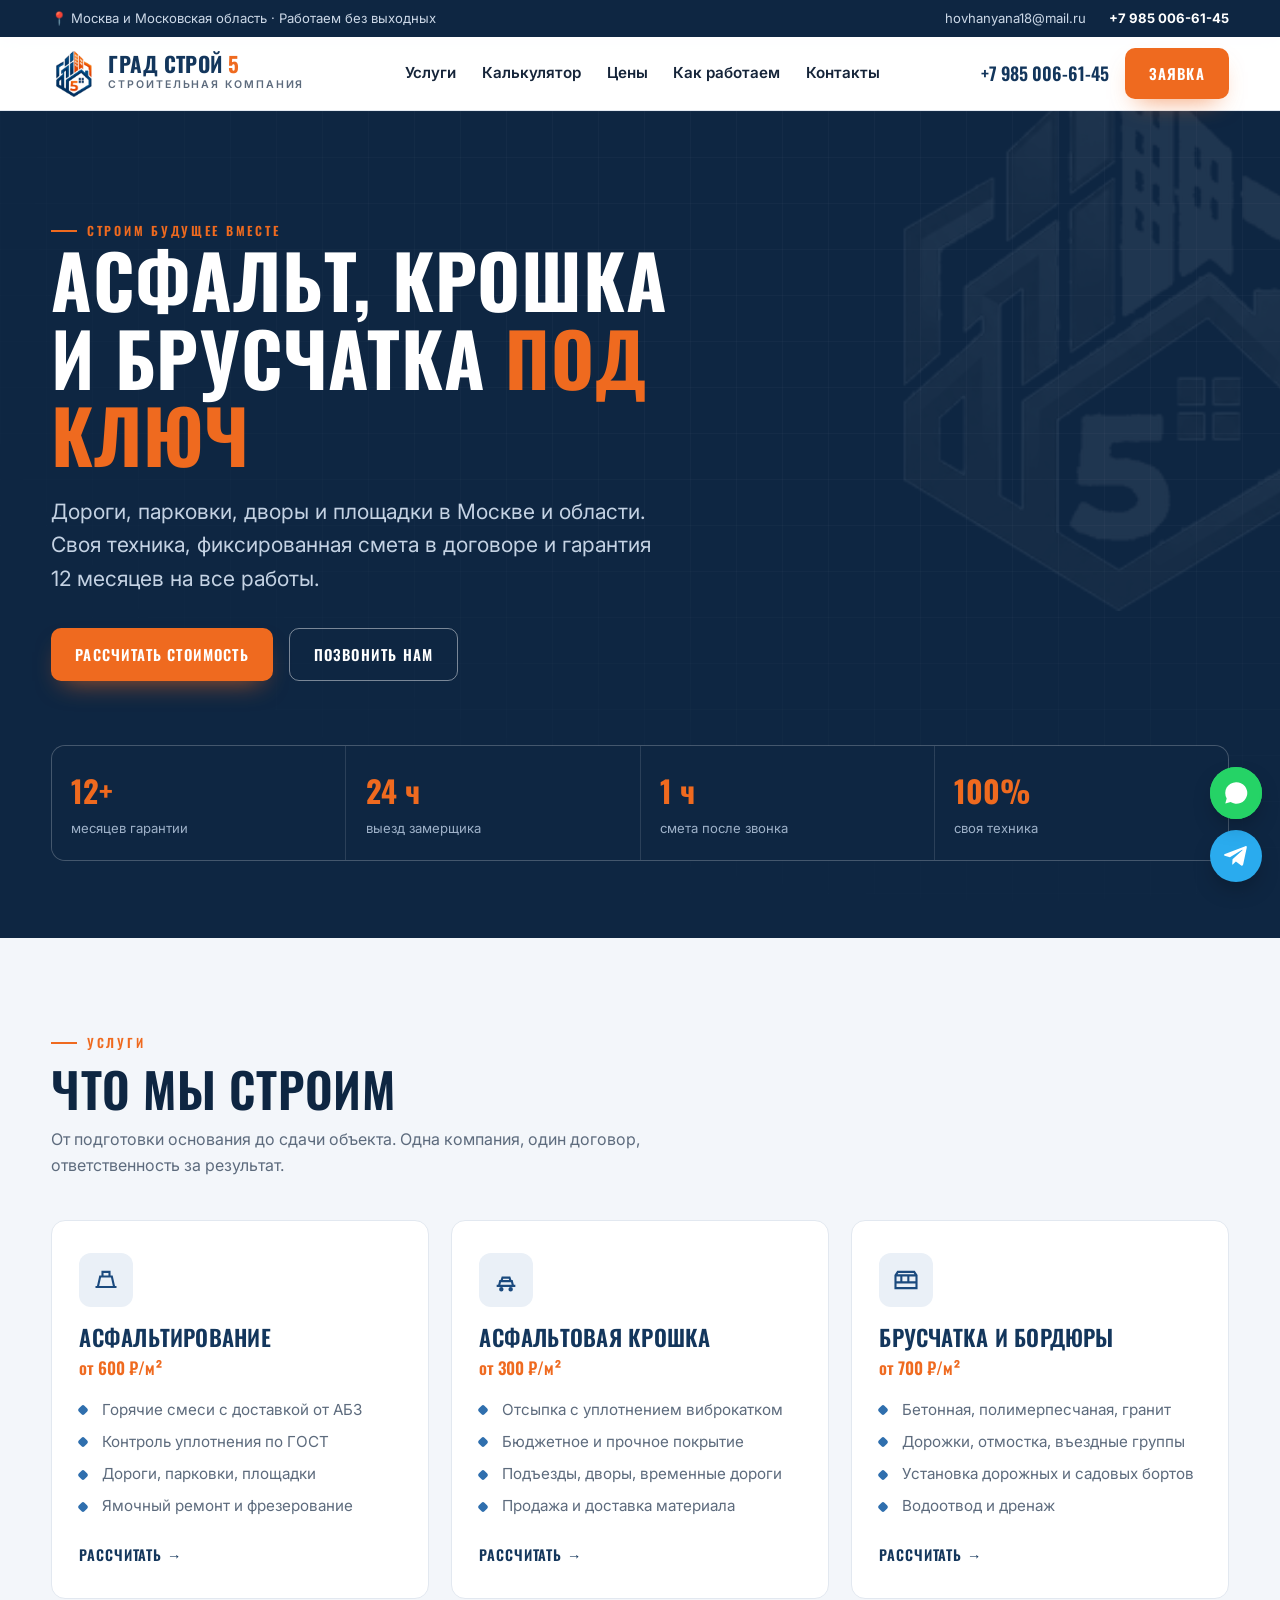
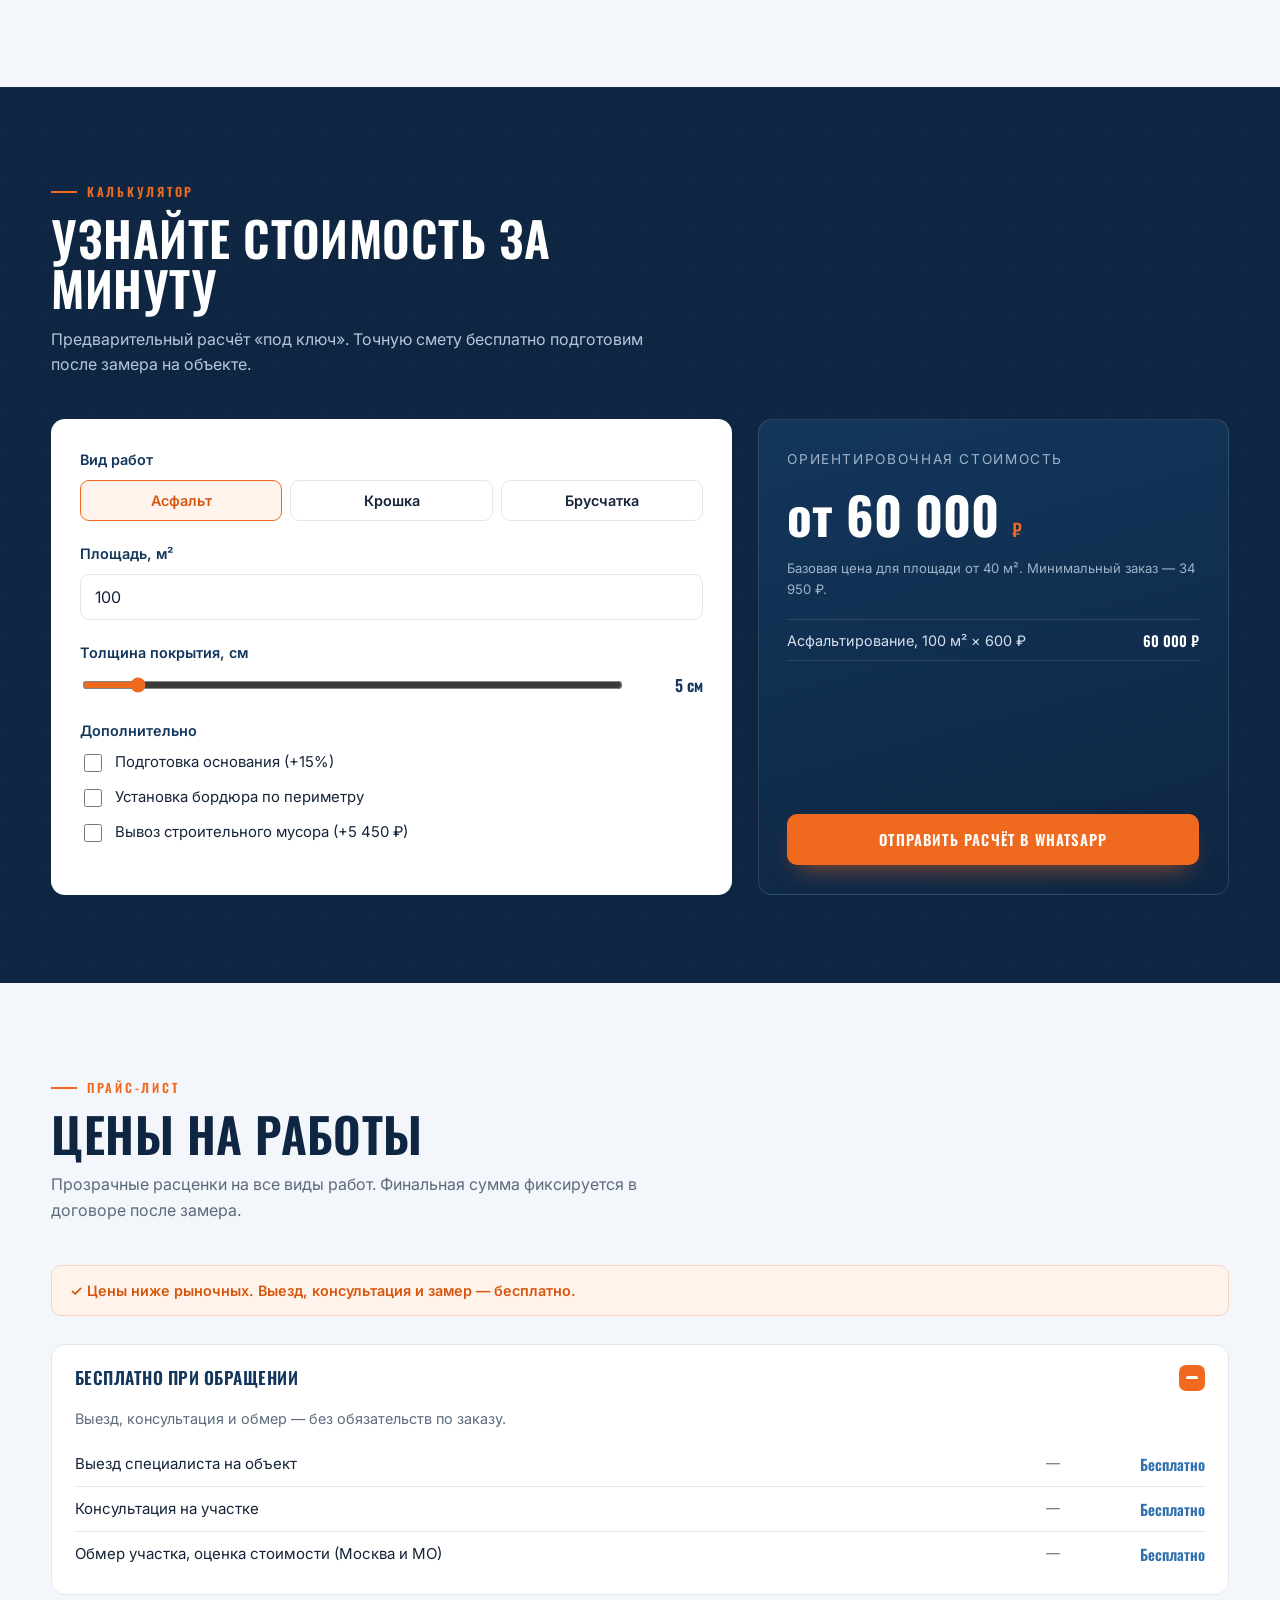
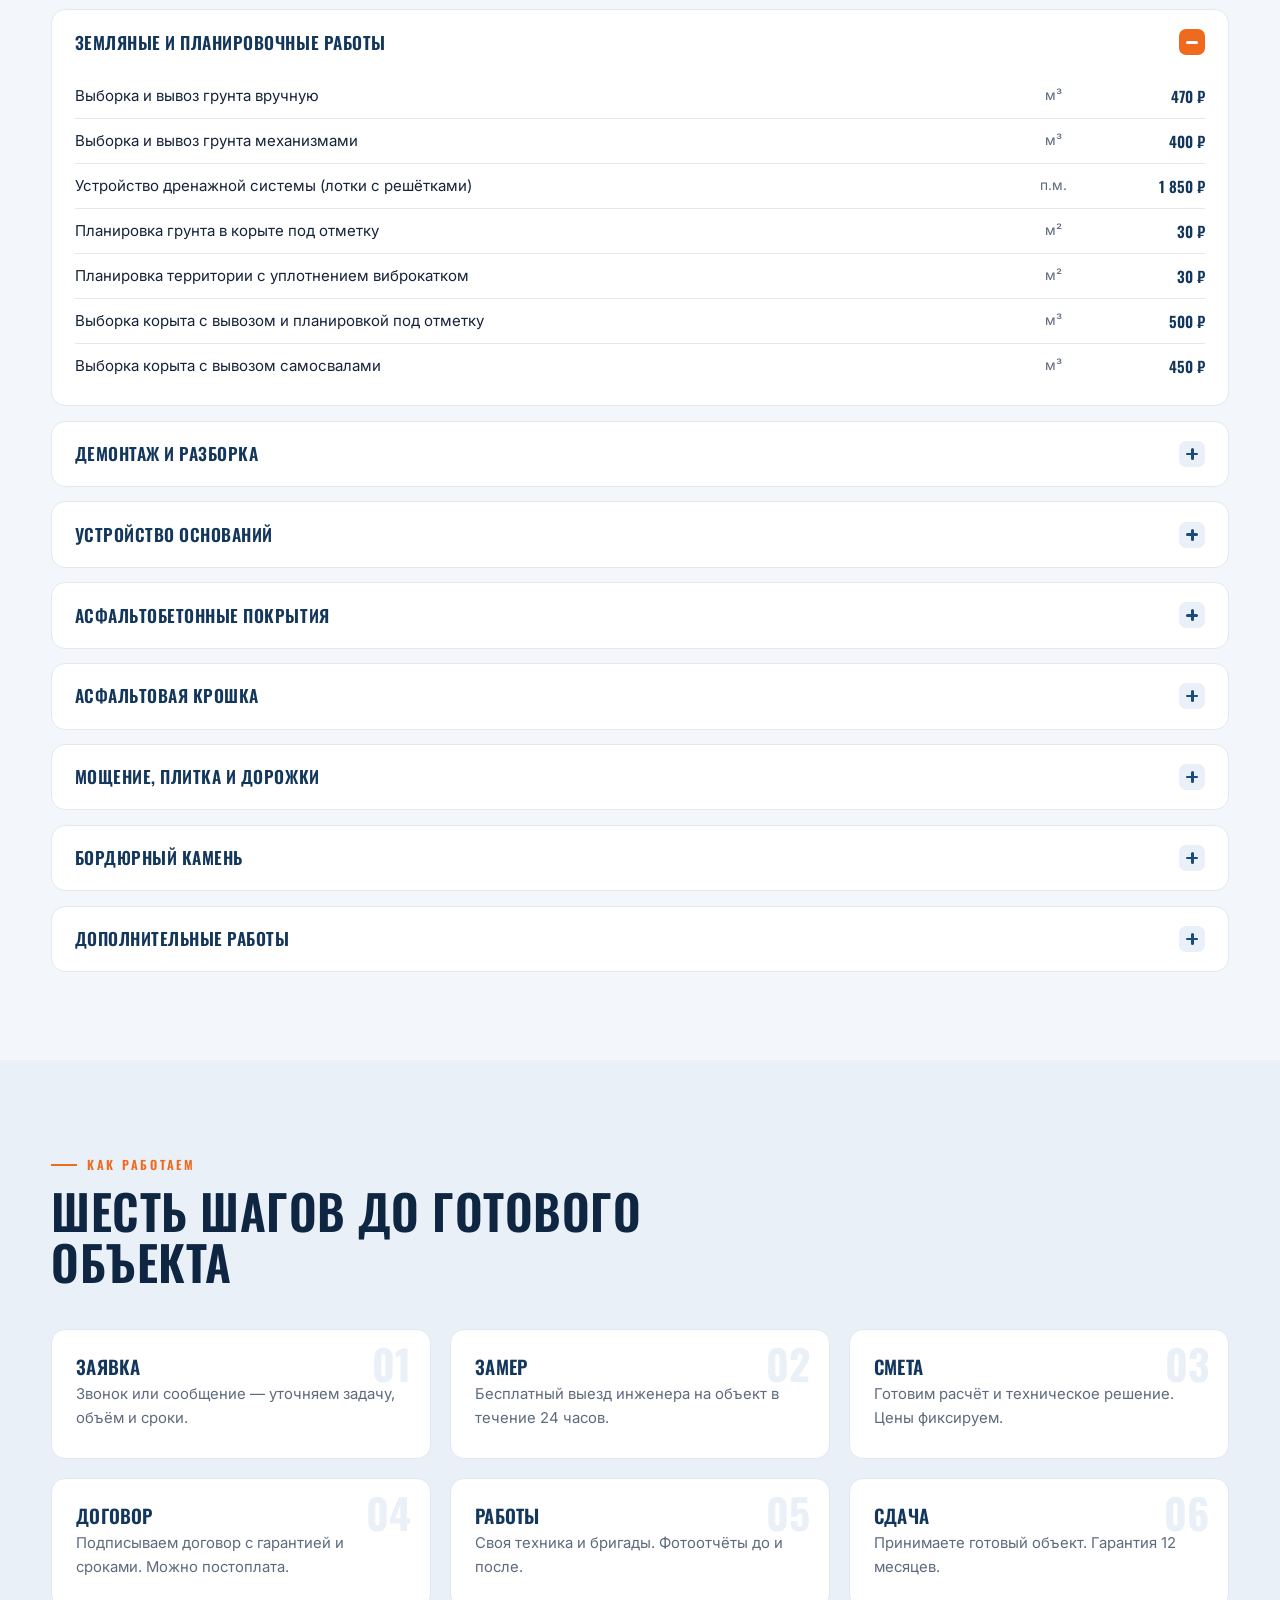
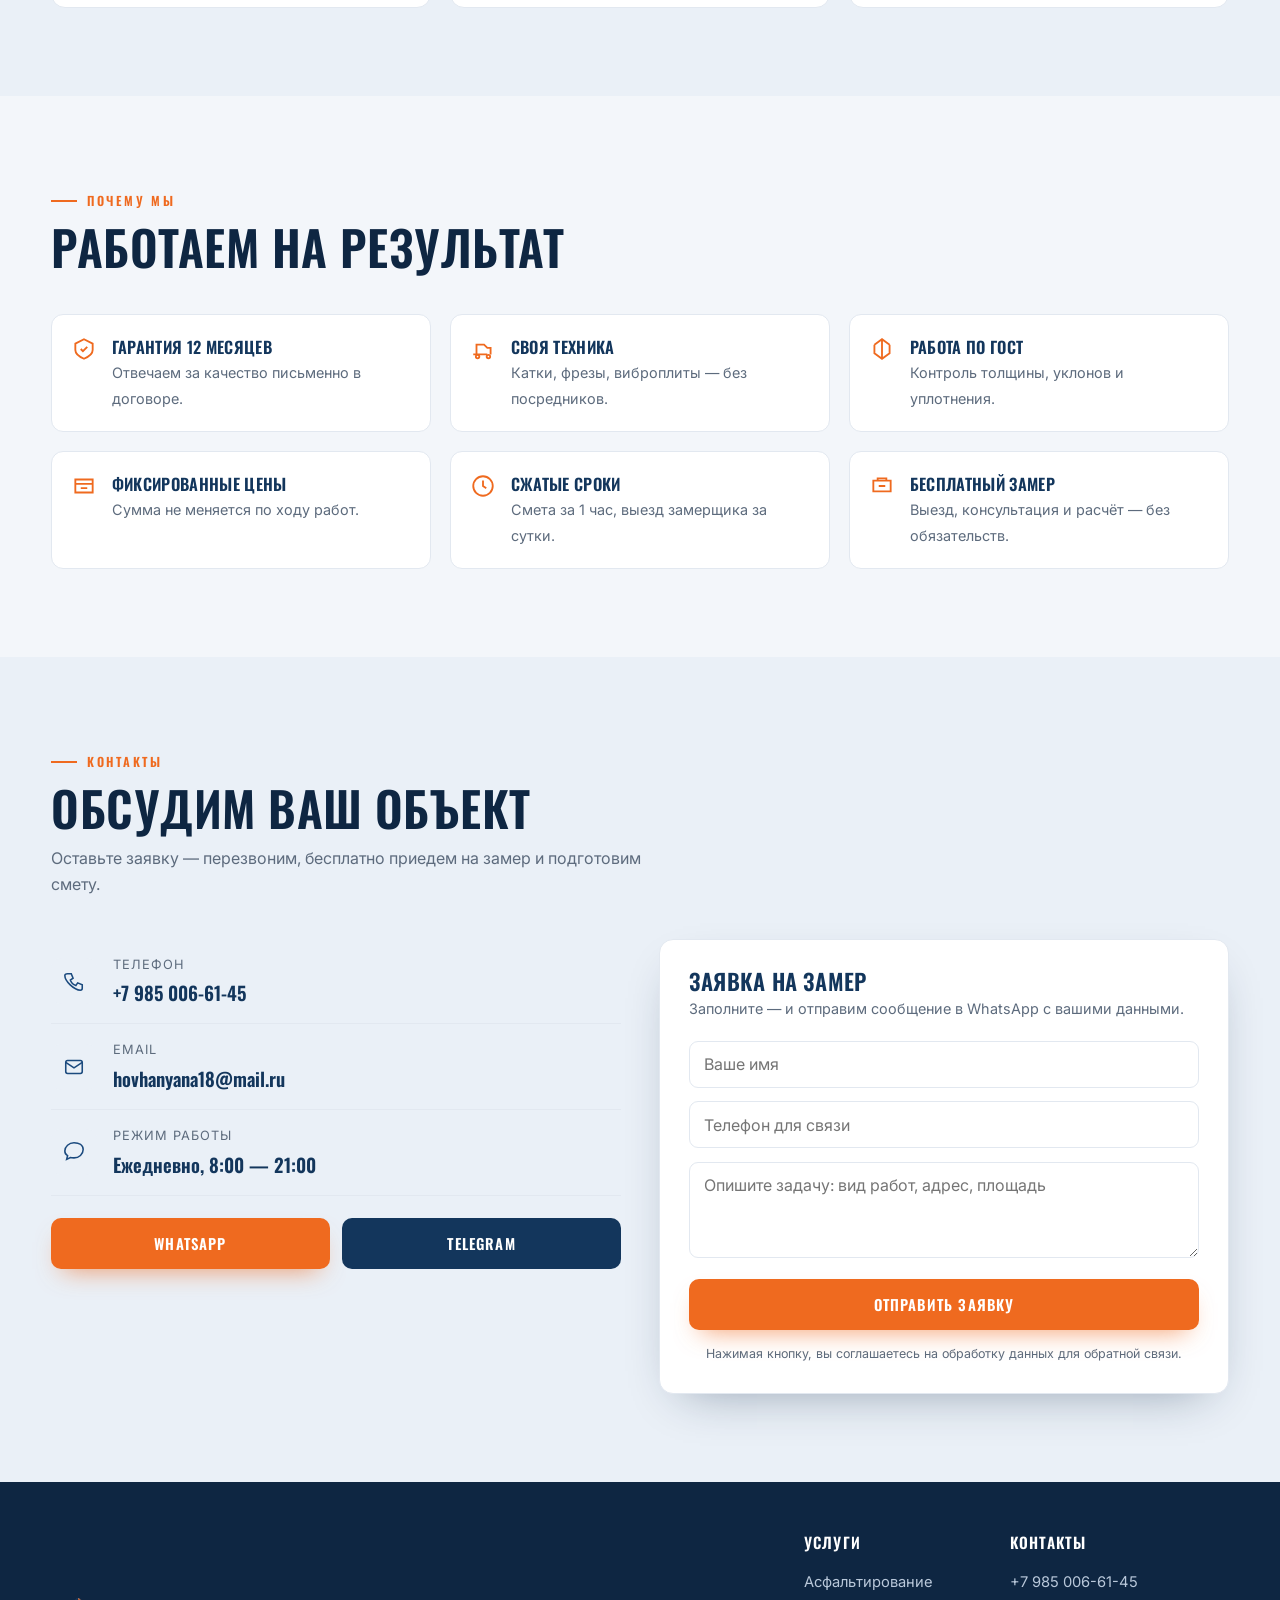
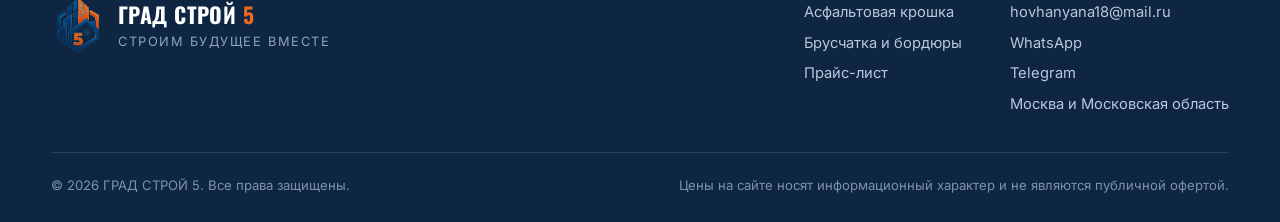
==== index_standalone.html @ 16081cb5 "Add files via upload" ====
<!doctype html>
<html lang="ru">
<head>
<meta charset="UTF-8" />
<meta name="viewport" content="width=device-width, initial-scale=1.0" />
<title>ГРАД СТРОЙ 5 — асфальтирование, крошка, брусчатка под ключ</title>
<meta name="description" content="Строительная компания ГРАД СТРОЙ 5: асфальт от 600 ₽/м², крошка от 300 ₽/м², брусчатка от 700 ₽/м². Своя техника, бесплатный замер, гарантия 12 месяцев. Строим будущее вместе." />
<link rel="icon" href="[data-uri]" type="image/png" />
<meta property="og:title" content="ГРАД СТРОЙ 5 — строим будущее вместе" />
<meta property="og:description" content="Асфальт, крошка, брусчатка и бордюры под ключ. Своя техника, фиксированная смета, гарантия 12 месяцев." />
<meta property="og:type" content="website" />
<meta property="og:locale" content="ru_RU" />
<link rel="preconnect" href="https://fonts.googleapis.com" />
<link rel="preconnect" href="https://fonts.gstatic.com" crossorigin />
<link href="https://fonts.googleapis.com/css2?family=Oswald:wght@400;500;600;700&family=Inter:wght@400;500;600;700&display=swap" rel="stylesheet" />
<script type="application/ld+json">
{
  "@context":"https://schema.org",
  "@type":"GeneralContractor",
  "name":"ГРАД СТРОЙ 5",
  "slogan":"Строим будущее вместе",
  "description":"Асфальтирование, асфальтовая крошка, брусчатка и бордюры под ключ. Своя техника, гарантия 12 месяцев.",
  "telephone":"+79850066145",
  "email":"hovhanyana18@mail.ru",
  "priceRange":"₽₽",
  "areaServed":["Москва","Московская область"]
}
</script>
<style>
:root{
  --navy-900:#0e2642;
  --navy-800:#13365c;
  --navy-700:#1b4a7e;
  --steel:#2f6fae;
  --orange:#ef6a1f;
  --orange-600:#d6560f;
  --ink:#152439;
  --slate:#5d6b7d;
  --line:#e2e8f0;
  --bg:#f3f6fa;
  --surface:#ffffff;
  --surface-2:#eaf0f7;
  --shadow:0 18px 48px -24px rgba(14,38,66,.45);
  --radius:14px;
}
*{box-sizing:border-box}
html{scroll-behavior:smooth}
body{
  margin:0;background:var(--bg);color:var(--ink);
  font-family:"Inter",system-ui,Arial,sans-serif;font-size:16px;line-height:1.6;
  -webkit-font-smoothing:antialiased;
}
h1,h2,h3,h4,.display{font-family:"Oswald",sans-serif;font-weight:600;line-height:1.05;letter-spacing:.01em;margin:0}
a{color:inherit;text-decoration:none}
img{display:block;max-width:100%}
.wrap{width:min(1180px,92vw);margin:0 auto}
.eyebrow{
  font-family:"Oswald",sans-serif;font-weight:600;text-transform:uppercase;
  letter-spacing:.22em;font-size:.78rem;color:var(--orange);
  display:inline-flex;align-items:center;gap:.6rem;
}
.eyebrow::before{content:"";width:26px;height:2px;background:var(--orange)}
.btn{
  display:inline-flex;align-items:center;justify-content:center;gap:.5rem;
  font-family:"Oswald",sans-serif;font-weight:600;text-transform:uppercase;letter-spacing:.08em;
  font-size:.92rem;padding:.85rem 1.5rem;border-radius:10px;cursor:pointer;border:0;
  transition:transform .15s ease, background .2s ease, box-shadow .2s ease;
}
.btn-primary{background:var(--orange);color:#fff;box-shadow:0 12px 26px -12px rgba(239,106,31,.7)}
.btn-primary:hover{background:var(--orange-600);transform:translateY(-2px)}
.btn-ghost{background:transparent;color:#fff;border:1.5px solid rgba(255,255,255,.45)}
.btn-ghost:hover{border-color:#fff;background:rgba(255,255,255,.08)}
.btn-dark{background:var(--navy-800);color:#fff}
.btn-dark:hover{background:var(--navy-700);transform:translateY(-2px)}

/* ---------- header ---------- */
.topbar{background:var(--navy-900);color:#cdd9e8;font-size:.82rem}
.topbar .wrap{display:flex;justify-content:space-between;align-items:center;gap:1rem;padding:.5rem 0;flex-wrap:wrap}
.topbar a{color:#cdd9e8}
.topbar a:hover{color:#fff}
.topbar .tb-right{display:flex;gap:1.4rem;flex-wrap:wrap}
.topbar b{color:#fff}

header.site{position:sticky;top:0;z-index:50;background:rgba(255,255,255,.94);backdrop-filter:blur(8px);border-bottom:1px solid var(--line)}
.headrow{display:flex;align-items:center;justify-content:space-between;gap:1rem;padding:.7rem 0}
.brand{display:flex;align-items:center;gap:.7rem}
.brand img{width:46px;height:46px;object-fit:contain}
.brand .name{font-family:"Oswald",sans-serif;font-weight:700;font-size:1.32rem;letter-spacing:.02em;color:var(--navy-800);line-height:1;white-space:nowrap;display:block}
.brand .name b{color:var(--orange)}
.brand .sub{font-size:.66rem;letter-spacing:.18em;text-transform:uppercase;color:var(--slate);font-weight:600;margin-top:3px;white-space:nowrap;display:block}
nav.main{display:flex;gap:1.6rem;align-items:center}
nav.main a{font-weight:600;font-size:.95rem;color:var(--ink);position:relative;padding:.2rem 0}
nav.main a:hover{color:var(--orange)}
.head-cta{display:flex;align-items:center;gap:1rem}
.head-phone{font-family:"Oswald",sans-serif;font-weight:600;font-size:1.12rem;color:var(--navy-800);white-space:nowrap}
.burger{display:none;flex-direction:column;gap:5px;background:none;border:0;cursor:pointer;padding:6px}
.burger span{width:26px;height:2.5px;background:var(--navy-800);border-radius:2px}

/* ---------- hero ---------- */
.hero{position:relative;background:var(--navy-900);color:#fff;overflow:hidden}
.hero .grid-bg{position:absolute;inset:0;opacity:.5;
  background-image:linear-gradient(rgba(255,255,255,.05) 1px,transparent 1px),linear-gradient(90deg,rgba(255,255,255,.05) 1px,transparent 1px);
  background-size:46px 46px;mask-image:radial-gradient(120% 120% at 80% 10%,#000 35%,transparent 80%)}
.hero .hex{position:absolute;right:-120px;top:-60px;width:560px;height:560px;opacity:.07;
  background:url('[data-uri]') center/contain no-repeat;filter:grayscale(1) brightness(3);pointer-events:none}
.hero .wrap{position:relative;padding:clamp(3.5rem,8vw,6.5rem) 0 clamp(3rem,6vw,5rem)}
.hero-inner{max-width:760px}
.hero h1{font-size:clamp(2.4rem,6vw,4.6rem);font-weight:700;text-transform:uppercase}
.hero h1 .accent{color:var(--orange)}
.hero p.lead{font-size:clamp(1.05rem,2.2vw,1.32rem);color:#c4d2e3;margin:1.4rem 0 2rem;max-width:620px}
.hero-actions{display:flex;gap:1rem;flex-wrap:wrap}
.stats{display:grid;grid-template-columns:repeat(4,1fr);gap:1px;background:rgba(255,255,255,.12);
  margin-top:clamp(2.5rem,6vw,4rem);border:1px solid rgba(255,255,255,.12);border-radius:var(--radius);overflow:hidden}
.stats .st{background:var(--navy-900);padding:1.3rem 1.2rem}
.stats .st .v{font-family:"Oswald",sans-serif;font-weight:700;font-size:1.9rem;color:#fff}
.stats .st .v span{color:var(--orange)}
.stats .st .l{font-size:.82rem;color:#9fb2c9;margin-top:.2rem}

/* ---------- sections ---------- */
section{padding:clamp(3.2rem,7vw,5.5rem) 0}
.sec-head{margin-bottom:2.6rem;max-width:640px}
.sec-head h2{font-size:clamp(1.9rem,4.5vw,3rem);text-transform:uppercase;margin-top:.7rem;color:var(--navy-900)}
.sec-head p{color:var(--slate);margin:.8rem 0 0}

/* services */
.services{display:grid;grid-template-columns:repeat(3,1fr);gap:1.4rem}
.svc{background:var(--surface);border:1px solid var(--line);border-radius:var(--radius);padding:2rem 1.7rem;
  display:flex;flex-direction:column;transition:transform .2s ease,box-shadow .2s ease;position:relative;overflow:hidden}
.svc::before{content:"";position:absolute;left:0;top:0;width:100%;height:4px;background:var(--orange);transform:scaleX(0);transform-origin:left;transition:transform .25s ease}
.svc:hover{transform:translateY(-5px);box-shadow:var(--shadow)}
.svc:hover::before{transform:scaleX(1)}
.svc .ico{width:54px;height:54px;border-radius:12px;background:var(--surface-2);display:grid;place-items:center;margin-bottom:1.1rem}
.svc .ico svg{width:28px;height:28px;stroke:var(--navy-700)}
.svc h3{font-size:1.4rem;text-transform:uppercase;color:var(--navy-800)}
.svc .from{font-family:"Oswald",sans-serif;font-weight:600;color:var(--orange);font-size:1.05rem;margin:.4rem 0 1rem}
.svc ul{list-style:none;padding:0;margin:0 0 1.5rem;display:flex;flex-direction:column;gap:.5rem}
.svc li{position:relative;padding-left:1.4rem;color:var(--slate);font-size:.95rem}
.svc li::before{content:"";position:absolute;left:0;top:.55em;width:8px;height:8px;background:var(--steel);border-radius:2px;transform:rotate(45deg)}
.svc .go{margin-top:auto;font-family:"Oswald",sans-serif;font-weight:600;text-transform:uppercase;letter-spacing:.06em;color:var(--navy-800);font-size:.9rem;display:inline-flex;gap:.4rem;align-items:center}
.svc .go:hover{color:var(--orange)}

/* calculator */
.calc-sec{background:var(--navy-900);color:#fff;position:relative;overflow:hidden}
.calc-sec .grid-bg{position:absolute;inset:0;opacity:.4;background-image:linear-gradient(rgba(255,255,255,.05) 1px,transparent 1px),linear-gradient(90deg,rgba(255,255,255,.05) 1px,transparent 1px);background-size:46px 46px}
.calc-sec .wrap{position:relative}
.calc-sec .sec-head h2{color:#fff}
.calc-sec .sec-head p{color:#b6c6da}
.calc{display:grid;grid-template-columns:1.3fr .9fr;gap:1.6rem;align-items:stretch}
.calc-form{background:#fff;color:var(--ink);border-radius:var(--radius);padding:1.8rem}
.field{margin-bottom:1.3rem}
.field>label{display:block;font-weight:600;font-size:.9rem;margin-bottom:.55rem;color:var(--navy-800)}
.seg{display:grid;grid-template-columns:repeat(3,1fr);gap:.5rem}
.seg button{font-family:"Inter",sans-serif;font-weight:600;font-size:.9rem;padding:.7rem .4rem;border-radius:9px;border:1.5px solid var(--line);background:#fff;color:var(--ink);cursor:pointer;transition:all .15s}
.seg button.active{border-color:var(--orange);background:#fff4ec;color:var(--orange-600)}
.seg.cols2{grid-template-columns:repeat(3,1fr)}
input[type=number]{width:100%;font-family:"Inter",sans-serif;font-size:1rem;padding:.75rem .85rem;border:1.5px solid var(--line);border-radius:9px;color:var(--ink)}
input[type=number]:focus{outline:none;border-color:var(--steel)}
.range-row{display:flex;align-items:center;gap:1rem}
.range-row input[type=range]{flex:1;accent-color:var(--orange)}
.range-val{font-family:"Oswald",sans-serif;font-weight:600;min-width:62px;text-align:right;color:var(--navy-800)}
.checks{display:flex;flex-direction:column;gap:.7rem}
.check{display:flex;align-items:center;gap:.65rem;font-size:.93rem;cursor:pointer}
.check input{width:18px;height:18px;accent-color:var(--orange)}
.calc-result{background:linear-gradient(165deg,var(--navy-800),var(--navy-900));border:1px solid rgba(255,255,255,.12);border-radius:var(--radius);padding:1.8rem;display:flex;flex-direction:column}
.calc-result .rlabel{font-size:.85rem;color:#9fb2c9;text-transform:uppercase;letter-spacing:.12em}
.calc-result .total{font-family:"Oswald",sans-serif;font-weight:700;font-size:clamp(2.4rem,5vw,3.2rem);color:#fff;margin:.2rem 0 .1rem}
.calc-result .total small{color:var(--orange);font-size:1.1rem;font-weight:600}
.calc-result .approx{font-size:.82rem;color:#9fb2c9;margin-bottom:1.2rem}
.breakdown{list-style:none;padding:0;margin:0 0 1.4rem;border-top:1px solid rgba(255,255,255,.12)}
.breakdown li{display:flex;justify-content:space-between;gap:1rem;padding:.55rem 0;border-bottom:1px solid rgba(255,255,255,.1);font-size:.9rem;color:#d6e0ec}
.breakdown li b{font-family:"Oswald",sans-serif;font-weight:600;color:#fff;white-space:nowrap}
.breakdown li.note{color:#f3a86d;border-bottom:0;font-size:.84rem}
.calc-result .btn{width:100%;margin-top:auto}

/* price list */
.price-note{background:#fff4ec;border:1px solid #f6d3b9;color:var(--orange-600);border-radius:10px;padding:.8rem 1.1rem;font-size:.9rem;font-weight:600;margin-bottom:1.8rem;display:flex;gap:.6rem;align-items:flex-start}
.acc{border:1px solid var(--line);border-radius:var(--radius);overflow:hidden;background:var(--surface)}
.acc + .acc{margin-top:.9rem}
.acc summary{list-style:none;cursor:pointer;padding:1.15rem 1.4rem;display:flex;align-items:center;justify-content:space-between;gap:1rem;font-family:"Oswald",sans-serif;font-weight:600;text-transform:uppercase;letter-spacing:.03em;font-size:1.08rem;color:var(--navy-800)}
.acc summary::-webkit-details-marker{display:none}
.acc summary .plus{width:26px;height:26px;flex:none;border-radius:7px;background:var(--surface-2);display:grid;place-items:center;position:relative;transition:.2s}
.acc summary .plus::before,.acc summary .plus::after{content:"";position:absolute;background:var(--navy-700);border-radius:2px}
.acc summary .plus::before{width:12px;height:2.4px}
.acc summary .plus::after{width:2.4px;height:12px;transition:.2s}
.acc[open] summary .plus{background:var(--orange)}
.acc[open] summary .plus::before,.acc[open] summary .plus::after{background:#fff}
.acc[open] summary .plus::after{transform:rotate(90deg);opacity:0}
.acc .body{padding:0 1.4rem 1.1rem}
.acc .desc{color:var(--slate);font-size:.9rem;margin:-.2rem 0 .8rem}
table.price{width:100%;border-collapse:collapse;font-size:.94rem}
table.price td{padding:.62rem 0;border-bottom:1px solid var(--line);vertical-align:top}
table.price tr:last-child td{border-bottom:0}
table.price .nm{color:var(--ink);padding-right:1rem}
table.price .un{color:var(--slate);width:64px;text-align:center;white-space:nowrap;font-size:.86rem}
table.price .pr{font-family:"Oswald",sans-serif;font-weight:600;color:var(--navy-800);text-align:right;white-space:nowrap;width:120px}
table.price .pr.free{color:var(--steel)}

/* process */
.steps{display:grid;grid-template-columns:repeat(3,1fr);gap:1.2rem;counter-reset:s}
.step{background:var(--surface);border:1px solid var(--line);border-radius:var(--radius);padding:1.7rem 1.5rem;position:relative}
.step .n{font-family:"Oswald",sans-serif;font-weight:700;font-size:2.6rem;color:var(--surface-2);line-height:.8;position:absolute;top:1.1rem;right:1.2rem}
.step h4{font-size:1.18rem;text-transform:uppercase;color:var(--navy-800);margin-bottom:.4rem;position:relative}
.step p{color:var(--slate);font-size:.93rem;margin:0;position:relative}

/* advantages */
.adv-sec{background:var(--surface-2)}
.adv{display:grid;grid-template-columns:repeat(3,1fr);gap:1.2rem}
.adv .a{display:flex;gap:.9rem;align-items:flex-start;background:#fff;border:1px solid var(--line);border-radius:12px;padding:1.2rem}
.adv .a svg{width:26px;height:26px;flex:none;stroke:var(--orange);margin-top:2px}
.adv .a b{display:block;font-family:"Oswald",sans-serif;font-weight:600;color:var(--navy-800);font-size:1.02rem;text-transform:uppercase;letter-spacing:.02em}
.adv .a span{color:var(--slate);font-size:.9rem}

/* contacts */
.contact{display:grid;grid-template-columns:1fr 1fr;gap:2.4rem;align-items:start}
.cinfo .ch{display:flex;gap:1rem;align-items:center;padding:1rem 0;border-bottom:1px solid var(--line)}
.cinfo .ch:last-child{border-bottom:0}
.cinfo .ch .ci{width:46px;height:46px;border-radius:11px;background:var(--surface-2);display:grid;place-items:center;flex:none}
.cinfo .ch .ci svg{width:22px;height:22px;stroke:var(--navy-700)}
.cinfo .ch .lab{font-size:.8rem;color:var(--slate);text-transform:uppercase;letter-spacing:.08em;display:block;margin-bottom:2px}
.cinfo .ch .val{font-family:"Oswald",sans-serif;font-weight:600;font-size:1.18rem;color:var(--navy-800);display:block}
.msg-row{display:flex;gap:.8rem;margin-top:1.4rem;flex-wrap:wrap}
.msg-row a{flex:1;min-width:140px}
.cform{background:var(--surface);border:1px solid var(--line);border-radius:var(--radius);padding:1.8rem;box-shadow:var(--shadow)}
.cform h3{font-size:1.4rem;text-transform:uppercase;color:var(--navy-800);margin-bottom:.3rem}
.cform p.sm{color:var(--slate);font-size:.9rem;margin:0 0 1.3rem}
.cform input,.cform textarea{width:100%;font-family:"Inter",sans-serif;font-size:1rem;padding:.78rem .9rem;border:1.5px solid var(--line);border-radius:9px;margin-bottom:.85rem;color:var(--ink)}
.cform textarea{min-height:96px;resize:vertical}
.cform input:focus,.cform textarea:focus{outline:none;border-color:var(--steel)}
.cform .btn{width:100%}
.cform .privacy{font-size:.78rem;color:var(--slate);margin:.9rem 0 0;text-align:center}

/* footer */
footer.site{background:var(--navy-900);color:#b9c8da;padding:3rem 0 1.6rem}
.foot-top{display:flex;justify-content:space-between;gap:2rem;flex-wrap:wrap;padding-bottom:2rem;border-bottom:1px solid rgba(255,255,255,.12)}
.foot-brand{display:flex;align-items:center;gap:.8rem;max-width:360px}
.foot-brand img{width:54px;height:54px}
.foot-brand .name{font-family:"Oswald",sans-serif;font-weight:700;font-size:1.35rem;color:#fff;letter-spacing:.02em}
.foot-brand .name b{color:var(--orange)}
.foot-brand .sl{font-size:.8rem;color:#8ea3bd;letter-spacing:.12em;text-transform:uppercase}
.foot-links{display:flex;gap:3rem;flex-wrap:wrap}
.foot-col h5{font-family:"Oswald",sans-serif;font-weight:600;text-transform:uppercase;letter-spacing:.08em;color:#fff;font-size:.95rem;margin:0 0 .8rem}
.foot-col a,.foot-col div{display:block;color:#b9c8da;font-size:.92rem;padding:.22rem 0}
.foot-col a:hover{color:#fff}
.foot-bottom{padding-top:1.4rem;font-size:.82rem;color:#7d92ad;display:flex;justify-content:space-between;gap:1rem;flex-wrap:wrap}

/* floating contact */
.float{position:fixed;right:18px;bottom:18px;z-index:60;display:flex;flex-direction:column;gap:.7rem}
.float a{width:52px;height:52px;border-radius:50%;display:grid;place-items:center;box-shadow:0 10px 24px -8px rgba(0,0,0,.4);transition:transform .15s}
.float a:hover{transform:scale(1.08)}
.float .wa{background:#25d366}
.float .tg{background:#2aabee}
.float a svg{width:26px;height:26px;fill:#fff}

@media (max-width:980px){
  .services,.steps,.adv{grid-template-columns:1fr 1fr}
  .calc{grid-template-columns:1fr}
  .contact{grid-template-columns:1fr}
}
@media (max-width:760px){
  nav.main,.head-phone{display:none}
  .burger{display:flex}
  .brand img{width:38px;height:38px}
  .brand .name{font-size:1.05rem}
  .brand .sub{font-size:.58rem;letter-spacing:.12em}
  .head-cta{gap:.6rem}
  .head-cta .btn-primary{padding:.7rem 1rem;font-size:.82rem}
  nav.main.open{display:flex;position:absolute;top:100%;left:0;right:0;background:#fff;flex-direction:column;align-items:flex-start;gap:0;padding:.5rem 6vw 1rem;border-bottom:1px solid var(--line);box-shadow:var(--shadow)}
  nav.main.open a{padding:.85rem 0;width:100%;border-bottom:1px solid var(--line)}
  .services,.steps,.adv,.stats{grid-template-columns:1fr}
  .stats .st{display:flex;align-items:baseline;gap:.8rem}
  .stats .st .v{font-size:1.5rem}
}
/* ============ EFFECTS / ANIMATIONS ============ */
/* scroll progress bar */
.progress{position:fixed;top:0;left:0;height:3px;width:0;z-index:100;
  background:linear-gradient(90deg,var(--orange),#ffb27a);box-shadow:0 0 12px rgba(239,106,31,.6);transition:width .08s linear}

/* sticky header on scroll */
header.site{transition:box-shadow .28s ease, background .28s ease}
header.site.scrolled{box-shadow:0 10px 34px -20px rgba(14,38,66,.55)}
header.site.scrolled .headrow{padding:.5rem 0}
.headrow{transition:padding .28s ease}

/* nav underline */
nav.main a::after{content:"";position:absolute;left:0;bottom:-3px;height:2px;width:0;background:var(--orange);transition:width .26s cubic-bezier(.22,.61,.36,1)}
nav.main a:hover::after{width:100%}

/* scroll reveal */
.reveal{opacity:0;transform:translateY(28px);transition:opacity .7s cubic-bezier(.22,.61,.36,1),transform .7s cubic-bezier(.22,.61,.36,1)}
.reveal.in{opacity:1;transform:none}

/* hero load sequence */
.hero-inner>*{opacity:0;transform:translateY(26px);animation:heroIn .85s cubic-bezier(.22,.61,.36,1) forwards}
.hero-inner>*:nth-child(1){animation-delay:.10s}
.hero-inner>*:nth-child(2){animation-delay:.22s}
.hero-inner>*:nth-child(3){animation-delay:.34s}
.hero-inner>*:nth-child(4){animation-delay:.46s}
.stats{opacity:0;transform:translateY(26px);animation:heroIn .85s .6s cubic-bezier(.22,.61,.36,1) forwards}
@keyframes heroIn{to{opacity:1;transform:none}}

/* ambient motion in dark sections */
.hero .grid-bg{animation:gridDrift 26s linear infinite}
.calc-sec .grid-bg{animation:gridDrift 32s linear infinite}
@keyframes gridDrift{to{background-position:46px 46px}}
.hero .hex{animation:floatY 9s ease-in-out infinite}
@keyframes floatY{0%,100%{transform:translateY(0)}50%{transform:translateY(-20px)}}

/* primary button sheen */
.btn-primary{position:relative;overflow:hidden}
.btn-primary>*{position:relative;z-index:1}
.btn-primary::after{content:"";position:absolute;top:0;left:-130%;width:55%;height:100%;
  background:linear-gradient(110deg,transparent,rgba(255,255,255,.4),transparent);transform:skewX(-20deg);pointer-events:none}
.btn-primary:hover::after{animation:sheen .85s ease}
@keyframes sheen{to{left:140%}}

/* service icon micro-interaction */
.svc .ico{transition:transform .28s ease,background .28s ease}
.svc .ico svg{transition:stroke .28s ease}
.svc:hover .ico{transform:translateY(-3px) rotate(-5deg);background:#fff4ec}
.svc:hover .ico svg{stroke:var(--orange)}

/* calculator total bump on change */
.calc-result .total{transition:transform .25s ease}
.calc-result .total.bump{animation:bump .34s ease}
@keyframes bump{0%{transform:scale(1)}45%{transform:scale(1.06)}100%{transform:scale(1)}}

/* process + advantages hover lift */
.step{transition:transform .25s ease,box-shadow .25s ease}
.step:hover{transform:translateY(-5px);box-shadow:var(--shadow)}
.step .n{transition:color .25s ease}
.step:hover .n{color:#ffd9c2}
.adv .a{transition:transform .22s ease,box-shadow .22s ease}
.adv .a:hover{transform:translateY(-4px);box-shadow:var(--shadow)}
.adv .a svg{transition:transform .22s ease}
.adv .a:hover svg{transform:scale(1.12)}

/* contact rows hover */
.cinfo .ch .ci{transition:background .22s ease,transform .22s ease}
.cinfo .ch:hover .ci{background:#fff4ec;transform:translateY(-2px)}
.cinfo .ch:hover .ci svg{stroke:var(--orange)}
.cinfo .ch .ci svg{transition:stroke .22s ease}

/* floating WhatsApp pulse ring */
.float .wa{position:relative}
.float .wa::before{content:"";position:absolute;inset:0;border-radius:50%;border:2px solid #25d366;animation:ring 2.4s ease-out infinite}
@keyframes ring{0%{transform:scale(1);opacity:.65}100%{transform:scale(1.85);opacity:0}}

@media (prefers-reduced-motion:reduce){
  *{scroll-behavior:auto;transition:none!important;animation:none!important}
  .reveal,.hero-inner>*,.stats{opacity:1!important;transform:none!important}
}
</style>
</head>
<body>
<div class="progress" id="progress"></div>

<!-- top utility bar -->
<div class="topbar">
  <div class="wrap">
    <div>📍 Москва и Московская область · Работаем без выходных</div>
    <div class="tb-right">
      <a href="mailto:hovhanyana18@mail.ru">hovhanyana18@mail.ru</a>
      <a href="tel:+79850066145"><b>+7 985 006-61-45</b></a>
    </div>
  </div>
</div>

<!-- header -->
<header class="site">
  <div class="wrap headrow">
    <a class="brand" href="#top" aria-label="ГРАД СТРОЙ 5 — на главную">
      <img src="[data-uri]" alt="Логотип ГРАД СТРОЙ 5" />
      <span>
        <span class="name">ГРАД СТРОЙ <b>5</b></span>
        <span class="sub">Строительная компания</span>
      </span>
    </a>
    <nav class="main" id="nav">
      <a href="#services">Услуги</a>
      <a href="#calculator">Калькулятор</a>
      <a href="#prices">Цены</a>
      <a href="#process">Как работаем</a>
      <a href="#contacts">Контакты</a>
    </nav>
    <div class="head-cta">
      <a class="head-phone" href="tel:+79850066145">+7 985 006-61-45</a>
      <a class="btn btn-primary" href="#contacts">Заявка</a>
      <button class="burger" id="burger" aria-label="Меню"><span></span><span></span><span></span></button>
    </div>
  </div>
</header>

<!-- hero -->
<section class="hero" id="top" style="padding:0">
  <div class="grid-bg"></div>
  <div class="hex"></div>
  <div class="wrap">
    <div class="hero-inner">
      <span class="eyebrow">Строим будущее вместе</span>
      <h1>Асфальт, крошка и&nbsp;брусчатка <span class="accent">под ключ</span></h1>
      <p class="lead">Дороги, парковки, дворы и площадки в Москве и области. Своя техника, фиксированная смета в договоре и гарантия 12 месяцев на все работы.</p>
      <div class="hero-actions">
        <a class="btn btn-primary" href="#calculator">Рассчитать стоимость</a>
        <a class="btn btn-ghost" href="tel:+79850066145">Позвонить нам</a>
      </div>
    </div>
    <div class="stats">
      <div class="st"><div class="v"><span class="count" data-to="12">0</span><span>+</span></div><div class="l">месяцев гарантии</div></div>
      <div class="st"><div class="v"><span class="count" data-to="24">0</span> <span>ч</span></div><div class="l">выезд замерщика</div></div>
      <div class="st"><div class="v"><span class="count" data-to="1">0</span> <span>ч</span></div><div class="l">смета после звонка</div></div>
      <div class="st"><div class="v"><span class="count" data-to="100">0</span><span>%</span></div><div class="l">своя техника</div></div>
    </div>
  </div>
</section>

<!-- services -->
<section id="services">
  <div class="wrap">
    <div class="sec-head">
      <span class="eyebrow">Услуги</span>
      <h2>Что мы строим</h2>
      <p>От подготовки основания до сдачи объекта. Одна компания, один договор, ответственность за результат.</p>
    </div>
    <div class="services">
      <article class="svc">
        <div class="ico"><svg viewBox="0 0 24 24" fill="none" stroke-width="1.8"><path d="M3 18h18M5 18l2-9h10l2 9M9 9V5h6v4"/></svg></div>
        <h3>Асфальтирование</h3>
        <div class="from">от 600 ₽/м²</div>
        <ul>
          <li>Горячие смеси с доставкой от АБЗ</li>
          <li>Контроль уплотнения по ГОСТ</li>
          <li>Дороги, парковки, площадки</li>
          <li>Ямочный ремонт и фрезерование</li>
        </ul>
        <a class="go" href="#calculator">Рассчитать →</a>
      </article>
      <article class="svc">
        <div class="ico"><svg viewBox="0 0 24 24" fill="none" stroke-width="1.8"><path d="M4 17h16M6 17l1-4h10l1 4M8 13l1-3h6l1 3"/><circle cx="8" cy="20" r="1"/><circle cx="16" cy="20" r="1"/></svg></div>
        <h3>Асфальтовая крошка</h3>
        <div class="from">от 300 ₽/м²</div>
        <ul>
          <li>Отсыпка с уплотнением виброкатком</li>
          <li>Бюджетное и прочное покрытие</li>
          <li>Подъезды, дворы, временные дороги</li>
          <li>Продажа и доставка материала</li>
        </ul>
        <a class="go" href="#calculator">Рассчитать →</a>
      </article>
      <article class="svc">
        <div class="ico"><svg viewBox="0 0 24 24" fill="none" stroke-width="1.8"><path d="M3 8h18M3 14h18M8 8v6M14 8v6M3 8l2-3h14l2 3v11H3z"/></svg></div>
        <h3>Брусчатка и бордюры</h3>
        <div class="from">от 700 ₽/м²</div>
        <ul>
          <li>Бетонная, полимерпесчаная, гранит</li>
          <li>Дорожки, отмостка, въездные группы</li>
          <li>Установка дорожных и садовых бортов</li>
          <li>Водоотвод и дренаж</li>
        </ul>
        <a class="go" href="#calculator">Рассчитать →</a>
      </article>
    </div>
  </div>
</section>

<!-- calculator -->
<section class="calc-sec" id="calculator">
  <div class="grid-bg"></div>
  <div class="wrap">
    <div class="sec-head">
      <span class="eyebrow">Калькулятор</span>
      <h2>Узнайте стоимость за минуту</h2>
      <p>Предварительный расчёт «под ключ». Точную смету бесплатно подготовим после замера на объекте.</p>
    </div>
    <div class="calc">
      <div class="calc-form">
        <div class="field">
          <label>Вид работ</label>
          <div class="seg" id="segService">
            <button data-svc="asphalt" class="active">Асфальт</button>
            <button data-svc="chippings">Крошка</button>
            <button data-svc="pavers">Брусчатка</button>
          </div>
        </div>
        <div class="field">
          <label for="area">Площадь, м²</label>
          <input type="number" id="area" min="1" value="100" />
        </div>
        <div class="field" id="thicknessField">
          <label>Толщина покрытия, см</label>
          <div class="range-row">
            <input type="range" id="thickness" min="4" max="15" step="1" value="5" />
            <span class="range-val" id="thicknessVal">5 см</span>
          </div>
        </div>
        <div class="field" id="paverField" style="display:none">
          <label>Тип брусчатки</label>
          <div class="seg cols2" id="segPaver">
            <button data-paver="concrete" class="active">Бетонная</button>
            <button data-paver="polymer">Полимер</button>
            <button data-paver="granite">Гранит</button>
          </div>
        </div>
        <div class="field">
          <label>Дополнительно</label>
          <div class="checks">
            <label class="check" id="prepWrap"><input type="checkbox" id="prep" /> Подготовка основания (+15%)</label>
            <label class="check"><input type="checkbox" id="curbOn" /> Установка бордюра по периметру</label>
            <label class="check"><input type="checkbox" id="cleanup" /> Вывоз строительного мусора (+5 450 ₽)</label>
            <label class="check" id="deliveryWrap" style="display:none"><input type="checkbox" id="delivery" /> Доставка материала самосвалом (+11 950 ₽)</label>
          </div>
        </div>
      </div>
      <div class="calc-result">
        <div class="rlabel">Ориентировочная стоимость</div>
        <div class="total" id="total">— <small>₽</small></div>
        <div class="approx">Базовая цена для площади от 40 м². Минимальный заказ — 34 950 ₽.</div>
        <ul class="breakdown" id="breakdown"></ul>
        <a class="btn btn-primary" id="sendCalc" href="#" target="_blank" rel="noopener">Отправить расчёт в WhatsApp</a>
      </div>
    </div>
  </div>
</section>

<!-- prices -->
<section id="prices">
  <div class="wrap">
    <div class="sec-head">
      <span class="eyebrow">Прайс-лист</span>
      <h2>Цены на работы</h2>
      <p>Прозрачные расценки на все виды работ. Финальная сумма фиксируется в договоре после замера.</p>
    </div>
    <div class="price-note">✓ Цены ниже рыночных. Выезд, консультация и замер — бесплатно.</div>
    <div id="priceList"></div>
  </div>
</section>

<!-- process -->
<section id="process" class="adv-sec">
  <div class="wrap">
    <div class="sec-head">
      <span class="eyebrow">Как работаем</span>
      <h2>Шесть шагов до готового объекта</h2>
    </div>
    <div class="steps">
      <div class="step"><span class="n">01</span><h4>Заявка</h4><p>Звонок или сообщение — уточняем задачу, объём и сроки.</p></div>
      <div class="step"><span class="n">02</span><h4>Замер</h4><p>Бесплатный выезд инженера на объект в течение 24 часов.</p></div>
      <div class="step"><span class="n">03</span><h4>Смета</h4><p>Готовим расчёт и техническое решение. Цены фиксируем.</p></div>
      <div class="step"><span class="n">04</span><h4>Договор</h4><p>Подписываем договор с гарантией и сроками. Можно постоплата.</p></div>
      <div class="step"><span class="n">05</span><h4>Работы</h4><p>Своя техника и бригады. Фотоотчёты до и после.</p></div>
      <div class="step"><span class="n">06</span><h4>Сдача</h4><p>Принимаете готовый объект. Гарантия 12 месяцев.</p></div>
    </div>
  </div>
</section>

<!-- advantages -->
<section id="advantages">
  <div class="wrap">
    <div class="sec-head">
      <span class="eyebrow">Почему мы</span>
      <h2>Работаем на результат</h2>
    </div>
    <div class="adv">
      <div class="a"><svg viewBox="0 0 24 24" fill="none" stroke-width="1.7"><path d="M12 3l8 4v6c0 4-3 6-8 8-5-2-8-4-8-8V7z"/><path d="M9 12l2 2 4-4"/></svg><div><b>Гарантия 12 месяцев</b><span>Отвечаем за качество письменно в договоре.</span></div></div>
      <div class="a"><svg viewBox="0 0 24 24" fill="none" stroke-width="1.7"><path d="M3 17h13M6 17V8h7l3 3h3v6"/><circle cx="7" cy="19" r="1.6"/><circle cx="17" cy="19" r="1.6"/></svg><div><b>Своя техника</b><span>Катки, фрезы, виброплиты — без посредников.</span></div></div>
      <div class="a"><svg viewBox="0 0 24 24" fill="none" stroke-width="1.7"><path d="M12 3v18M5 8l7-5 7 5M5 8v8l7 5 7-5V8"/></svg><div><b>Работа по ГОСТ</b><span>Контроль толщины, уклонов и уплотнения.</span></div></div>
      <div class="a"><svg viewBox="0 0 24 24" fill="none" stroke-width="1.7"><path d="M4 6h16v12H4z"/><path d="M4 10h16M9 14h6"/></svg><div><b>Фиксированные цены</b><span>Сумма не меняется по ходу работ.</span></div></div>
      <div class="a"><svg viewBox="0 0 24 24" fill="none" stroke-width="1.7"><circle cx="12" cy="12" r="9"/><path d="M12 7v5l3 2"/></svg><div><b>Сжатые сроки</b><span>Смета за 1 час, выезд замерщика за сутки.</span></div></div>
      <div class="a"><svg viewBox="0 0 24 24" fill="none" stroke-width="1.7"><path d="M4 7h16v10H4z"/><path d="M8 7V5h8v2M9 12h6"/></svg><div><b>Бесплатный замер</b><span>Выезд, консультация и расчёт — без обязательств.</span></div></div>
    </div>
  </div>
</section>

<!-- contacts -->
<section id="contacts" class="adv-sec">
  <div class="wrap">
    <div class="sec-head">
      <span class="eyebrow">Контакты</span>
      <h2>Обсудим ваш объект</h2>
      <p>Оставьте заявку — перезвоним, бесплатно приедем на замер и подготовим смету.</p>
    </div>
    <div class="contact">
      <div class="cinfo">
        <div class="ch">
          <span class="ci"><svg viewBox="0 0 24 24" fill="none" stroke-width="1.7"><path d="M5 4h4l2 5-3 2c1 3 3 5 6 6l2-3 5 2v4c0 1-1 2-2 2C12 22 2 12 2 6c0-1 1-2 3-2z"/></svg></span>
          <a href="tel:+79850066145"><span class="lab">Телефон</span><span class="val">+7 985 006-61-45</span></a>
        </div>
        <div class="ch">
          <span class="ci"><svg viewBox="0 0 24 24" fill="none" stroke-width="1.7"><rect x="3" y="5" width="18" height="14" rx="2"/><path d="M3 7l9 6 9-6"/></svg></span>
          <a href="mailto:hovhanyana18@mail.ru"><span class="lab">Email</span><span class="val">hovhanyana18@mail.ru</span></a>
        </div>
        <div class="ch">
          <span class="ci"><svg viewBox="0 0 24 24" fill="none" stroke-width="1.7"><path d="M12 2C6.5 2 2 6 2 11c0 2 1 4 3 5l-1 4 4-2c1 .3 3 .4 4 .4 5.5 0 10-4 10-9S17.5 2 12 2z"/></svg></span>
          <div><span class="lab">Режим работы</span><span class="val">Ежедневно, 8:00 — 21:00</span></div>
        </div>
        <div class="msg-row">
          <a class="btn btn-primary" href="https://wa.me/79850066145?text=Здравствуйте!%20Хочу%20узнать%20стоимость%20работ." target="_blank" rel="noopener">WhatsApp</a>
          <a class="btn btn-dark" href="https://t.me/+79850066145" target="_blank" rel="noopener">Telegram</a>
        </div>
      </div>
      <div class="cform">
        <h3>Заявка на замер</h3>
        <p class="sm">Заполните — и отправим сообщение в WhatsApp с вашими данными.</p>
        <input type="text" id="fName" placeholder="Ваше имя" />
        <input type="tel" id="fPhone" placeholder="Телефон для связи" />
        <textarea id="fMsg" placeholder="Опишите задачу: вид работ, адрес, площадь"></textarea>
        <a class="btn btn-primary" id="formSend" href="#" target="_blank" rel="noopener">Отправить заявку</a>
        <p class="privacy">Нажимая кнопку, вы соглашаетесь на обработку данных для обратной связи.</p>
      </div>
    </div>
  </div>
</section>

<!-- footer -->
<footer class="site">
  <div class="wrap">
    <div class="foot-top">
      <div class="foot-brand">
        <img src="[data-uri]" alt="ГРАД СТРОЙ 5" />
        <div>
          <div class="name">ГРАД СТРОЙ <b>5</b></div>
          <div class="sl">Строим будущее вместе</div>
        </div>
      </div>
      <div class="foot-links">
        <div class="foot-col">
          <h5>Услуги</h5>
          <a href="#services">Асфальтирование</a>
          <a href="#services">Асфальтовая крошка</a>
          <a href="#services">Брусчатка и бордюры</a>
          <a href="#prices">Прайс-лист</a>
        </div>
        <div class="foot-col">
          <h5>Контакты</h5>
          <a href="tel:+79850066145">+7 985 006-61-45</a>
          <a href="mailto:hovhanyana18@mail.ru">hovhanyana18@mail.ru</a>
          <a href="https://wa.me/79850066145" target="_blank" rel="noopener">WhatsApp</a>
          <a href="https://t.me/+79850066145" target="_blank" rel="noopener">Telegram</a>
          <div>Москва и Московская область</div>
        </div>
      </div>
    </div>
    <div class="foot-bottom">
      <div>© <span id="year"></span> ГРАД СТРОЙ 5. Все права защищены.</div>
      <div>Цены на сайте носят информационный характер и не являются публичной офертой.</div>
    </div>
  </div>
</footer>

<!-- floating contacts -->
<div class="float">
  <a class="wa" href="https://wa.me/79850066145?text=Здравствуйте!%20Хочу%20узнать%20стоимость%20работ." target="_blank" rel="noopener" aria-label="WhatsApp"><svg viewBox="0 0 24 24"><path d="M17.5 14.4c-.3-.2-1.7-.8-2-.9-.3-.1-.5-.2-.7.1-.2.3-.7.9-.9 1.1-.2.2-.3.2-.6.1-1.7-.9-2.9-1.6-4-3.5-.3-.5.3-.5.8-1.5.1-.2 0-.4 0-.5 0-.2-.7-1.6-.9-2.2-.2-.5-.5-.5-.7-.5h-.6c-.2 0-.5.1-.8.4-.3.3-1 1-1 2.5s1.1 2.9 1.2 3.1c.2.2 2.1 3.3 5.2 4.6 2 .8 2.7.9 3.7.8.6-.1 1.7-.7 2-1.4.2-.7.2-1.2.2-1.4-.1-.1-.3-.2-.6-.3zM12 2a10 10 0 00-8.6 15l-1.3 4.7L7 20.4A10 10 0 1012 2z"/></svg></a>
  <a class="tg" href="https://t.me/+79850066145" target="_blank" rel="noopener" aria-label="Telegram"><svg viewBox="0 0 24 24"><path d="M21.9 4.3l-3.3 15.6c-.2 1-.9 1.3-1.8.8l-4.9-3.6-2.4 2.3c-.3.3-.5.5-1 .5l.3-5 9.1-8.2c.4-.4-.1-.6-.6-.2L6.4 13.2l-4.8-1.5c-1-.3-1-1 .2-1.5L20.6 2.9c.9-.3 1.6.2 1.3 1.4z"/></svg></a>
</div>

<script>
(function(){
  "use strict";
  document.getElementById('year').textContent = new Date().getFullYear();

  /* mobile menu */
  var burger = document.getElementById('burger'), nav = document.getElementById('nav');
  burger.addEventListener('click', function(){ nav.classList.toggle('open'); });
  nav.addEventListener('click', function(e){ if(e.target.tagName==='A') nav.classList.remove('open'); });

  /* ---------- visual effects ---------- */
  var reduceMotion = window.matchMedia('(prefers-reduced-motion: reduce)').matches;
  var header = document.querySelector('header.site');
  var progress = document.getElementById('progress');

  function onScroll(){
    var st = window.pageYOffset || document.documentElement.scrollTop;
    var h = document.documentElement.scrollHeight - window.innerHeight;
    progress.style.width = (h > 0 ? (st / h) * 100 : 0) + '%';
    header.classList.toggle('scrolled', st > 20);
  }
  window.addEventListener('scroll', onScroll, {passive:true});
  onScroll();

  /* scroll reveal with stagger */
  if (!reduceMotion && 'IntersectionObserver' in window){
    var revealSel = ['.sec-head','.svc','.step','.adv .a','.calc-form','.calc-result','.acc','.price-note','.cinfo .ch','.cform','.msg-row'];
    var nodes = [];
    revealSel.forEach(function(s){ [].forEach.call(document.querySelectorAll(s), function(n){ nodes.push(n); }); });
    nodes.forEach(function(n){ n.classList.add('reveal'); });

    var ro = new IntersectionObserver(function(entries){
      entries.forEach(function(en){
        if(en.isIntersecting){
          var siblings = en.target.parentNode ? [].indexOf.call(en.target.parentNode.children, en.target) : 0;
          en.target.style.transitionDelay = Math.min(siblings, 5) * 0.08 + 's';
          en.target.classList.add('in');
          ro.unobserve(en.target);
        }
      });
    }, {threshold:0.12, rootMargin:'0px 0px -8% 0px'});
    nodes.forEach(function(n){ ro.observe(n); });
  }

  /* animated counters */
  var statsBox = document.querySelector('.stats');
  function runCounters(){
    [].forEach.call(document.querySelectorAll('.count'), function(el){
      var to = parseInt(el.getAttribute('data-to'),10), dur = 1100, t0 = null;
      if(reduceMotion){ el.textContent = to; return; }
      function step(ts){
        if(!t0) t0 = ts;
        var p = Math.min((ts - t0)/dur, 1);
        var eased = 1 - Math.pow(1 - p, 3);
        el.textContent = Math.round(to * eased);
        if(p < 1) requestAnimationFrame(step);
      }
      requestAnimationFrame(step);
    });
  }
  if(statsBox){
    if('IntersectionObserver' in window){
      var co = new IntersectionObserver(function(e){
        if(e[0].isIntersecting){ runCounters(); co.disconnect(); }
      }, {threshold:0.4});
      co.observe(statsBox);
    } else { runCounters(); }
  }

  /* ---- pricing data (все цены снижены на 50 ₽) ---- */
  var SECTIONS = [
    {t:"Бесплатно при обращении", d:"Выезд, консультация и обмер — без обязательств по заказу.", i:[
      ["Выезд специалиста на объект","—","Бесплатно",1],
      ["Консультация на участке","—","Бесплатно",1],
      ["Обмер участка, оценка стоимости (Москва и МО)","—","Бесплатно",1]
    ]},
    {t:"Земляные и планировочные работы", i:[
      ["Выборка и вывоз грунта вручную","м³","470 ₽"],
      ["Выборка и вывоз грунта механизмами","м³","400 ₽"],
      ["Устройство дренажной системы (лотки с решётками)","п.м.","1 850 ₽"],
      ["Планировка грунта в корыте под отметку","м²","30 ₽"],
      ["Планировка территории с уплотнением виброкатком","м²","30 ₽"],
      ["Выборка корыта с вывозом и планировкой под отметку","м³","500 ₽"],
      ["Выборка корыта с вывозом самосвалами","м³","450 ₽"]
    ]},
    {t:"Демонтаж и разборка", i:[
      ["Разборка бортового камня с вывозом мусора","п.м.","70 ₽"],
      ["Разборка асф./бетонного покрытия Н=5 см с вывозом","м²","70 ₽"],
      ["Разборка тротуарного покрытия с вывозом","м²","30 ₽"],
      ["Демонтаж бортового камня с утилизацией","п.м.","100 ₽"]
    ]},
    {t:"Устройство оснований", d:"Песок, щебень, ЦПС, бетон, крошка, битумная эмульсия.", i:[
      ["Песчаное основание 15 см","м²","110 ₽"],
      ["Щебёночное основание 15 см","м²","280 ₽"],
      ["Бетонное основание 10 см с армированием сеткой","м²","750 ₽"],
      ["Основание из фрезерованного асфальтобетона 8–10 см","м²","100 ₽"],
      ["Основание из сухой ЦПС 3–4 см","м²","60 ₽"],
      ["Цементно-бетонное основание","м²","500 ₽"],
      ["Основание из асфальтовой крошки 10 см","м²","130 ₽"],
      ["Основание из армированного бетона 10 см","м²","750 ₽"],
      ["Обработка основания битумной эмульсией","м²","20 ₽"],
      ["Подготовка пескоцементного основания под мощение","м²","130 ₽"]
    ]},
    {t:"Асфальтобетонные покрытия", i:[
      ["Асфальтирование под ключ","м²","от 600 ₽"],
      ["Укладка а/б из песчаной смеси 4–5 см","м²","370 ₽"],
      ["Укладка а/б из мелкозернистой смеси 4–5 см","м²","380 ₽"],
      ["Укладка а/б из крупнозернистой смеси 4–5 см","м²","400 ₽"],
      ["Покрытие из песчаного асфальта 4–5 см","м²","350 ₽"],
      ["Покрытие из мелкозернистого асфальта 4–5 см","м²","370 ₽"],
      ["Покрытие из крупнозернистого асфальта 4–5 см","м²","400 ₽"],
      ["Подготовка основания (опция)","%","+15 %"],
      ["Ямочный ремонт 4–5 см","м²","550 ₽"],
      ["Фрезерование покрытия 5 см","м²","40 ₽"],
      ["Резка асфальта алмазным диском","п.м.","40 ₽"],
      ["Нарезка швов алмазными дисками","п.м.","40 ₽"]
    ]},
    {t:"Асфальтовая крошка", i:[
      ["Отсыпка с уплотнением","м²","от 300 ₽"],
      ["Асфальтовая крошка с доставкой","м³","800 ₽"],
      ["Асфальтовая крошка (самовывоз)","м³","550 ₽"],
      ["Доставка самосвалом","рейс","11 950 ₽"]
    ]},
    {t:"Мощение, плитка и дорожки", i:[
      ["Мощение брусчатки бетонной","м²","от 700 ₽"],
      ["Полимерпесчаная брусчатка","м²","805 ₽"],
      ["Гранитная брусчатка","м²","945 ₽"],
      ["Дорожки из гранитного отсева","м²","700 ₽"],
      ["Дорожки и площадки из натурального камня","м²","По запросу",1],
      ["Плиточное покрытие (с материалом)","м²","750 ₽"]
    ]},
    {t:"Бордюрный камень", i:[
      ["Установка бортовых камней БР 100.30.15","п.м.","650 ₽"],
      ["Установка газонных камней БР 60.20.8","п.м.","450 ₽"],
      ["Дорожный борт 100/30/15 на бетонное основание","п.м.","750 ₽"],
      ["Садовый борт на бетонное основание","п.м.","550 ₽"],
      ["Монтаж дорожного бордюра","п.м.","400 ₽"]
    ]},
    {t:"Дополнительные работы", i:[
      ["Вывоз строительного мусора","объект","5 450 ₽"],
      ["Минимальный выезд бригады","заказ","от 34 950 ₽"],
      ["Геодезия уклонов","объект","8 450 ₽"]
    ]}
  ];

  var pl = document.getElementById('priceList');
  SECTIONS.forEach(function(s, idx){
    var rows = s.i.map(function(it){
      return '<tr><td class="nm">'+it[0]+'</td><td class="un">'+it[1]+'</td><td class="pr'+(it[3]?' free':'')+'">'+it[2]+'</td></tr>';
    }).join('');
    var desc = s.d ? '<p class="desc">'+s.d+'</p>' : '';
    var d = document.createElement('details');
    d.className = 'acc';
    if(idx<2) d.open = true;
    d.innerHTML = '<summary>'+s.t+'<span class="plus"></span></summary><div class="body">'+desc+'<table class="price"><tbody>'+rows+'</tbody></table></div>';
    pl.appendChild(d);
  });

  /* ---------- calculator ---------- */
  var RATES = {
    asphalt:{base:600, ref:5, label:"Асфальтирование"},
    chippings:{base:300, ref:5, label:"Асфальтовая крошка"},
    pavers:{base:700, mult:{concrete:1, polymer:1.15, granite:1.35}, label:"Брусчатка"}
  };
  var PAVER_NAME = {concrete:"бетонная", polymer:"полимерпесчаная", granite:"гранитная"};
  var EX = {curbPerM:400, paverPrep:130, delivery:11950, cleanup:5450, minOrder:34950, prepPct:0.15};

  var state = {svc:"asphalt", area:100, thickness:5, paver:"concrete", prep:false, curb:false, cleanup:false, delivery:false};

  var $ = function(id){ return document.getElementById(id); };
  function rub(n){ return Math.round(n).toLocaleString('ru-RU') + ' ₽'; }

  function syncFields(){
    var isPaver = state.svc==='pavers', isChip = state.svc==='chippings';
    $('thicknessField').style.display = isPaver ? 'none' : 'block';
    $('paverField').style.display = isPaver ? 'block' : 'none';
    $('prepWrap').style.display = state.svc==='asphalt' ? 'flex' : 'none';
    $('deliveryWrap').style.display = isChip ? 'flex' : 'none';
    if(state.svc!=='asphalt'){ state.prep=false; $('prep').checked=false; }
    if(!isChip){ state.delivery=false; $('delivery').checked=false; }
  }

  function calc(){
    var lines = [], r = RATES[state.svc], perM2, total = 0;
    if(state.svc==='pavers'){
      perM2 = Math.round(r.base * r.mult[state.paver]);
      var works = perM2 * state.area;
      lines.push(["Мощение ("+PAVER_NAME[state.paver]+"), "+state.area+" м² × "+rub(perM2), works]);
      total += works;
      var prep = EX.paverPrep * state.area;
      lines.push(["Основание под мощение, "+state.area+" м² × "+rub(EX.paverPrep), prep]);
      total += prep;
    } else {
      var coef = Math.max(0.8, state.thickness / r.ref);
      perM2 = r.base * coef;
      var w = perM2 * state.area;
      lines.push([r.label+", "+state.area+" м² × "+rub(perM2)+(state.thickness!==r.ref?" (толщ. "+state.thickness+" см)":""), w]);
      total += w;
      if(state.prep){ var p = w * EX.prepPct; lines.push(["Подготовка основания (+15 %)", p]); total += p; }
    }
    if(state.curb){
      var per = Math.ceil(Math.sqrt(state.area) * 4);
      var c = per * EX.curbPerM;
      lines.push(["Бордюр по периметру, ~"+per+" п.м. × "+rub(EX.curbPerM), c]);
      total += c;
    }
    if(state.delivery && state.svc==='chippings'){ lines.push(["Доставка самосвалом", EX.delivery]); total += EX.delivery; }
    if(state.cleanup){ lines.push(["Вывоз строительного мусора", EX.cleanup]); total += EX.cleanup; }

    var belowMin = total < EX.minOrder;
    if(belowMin) total = EX.minOrder;

    $('total').innerHTML = 'от ' + Math.round(total).toLocaleString('ru-RU') + ' <small>₽</small>';
    var tEl = $('total'); tEl.classList.remove('bump'); void tEl.offsetWidth; tEl.classList.add('bump');
    var html = lines.map(function(l){ return '<li><span>'+l[0]+'</span><b>'+rub(l[1])+'</b></li>'; }).join('');
    if(belowMin) html += '<li class="note">Сумма ниже минимального заказа — применён минимум 34 950 ₽.</li>';
    $('breakdown').innerHTML = html;

    var txt = "Здравствуйте! Прошу рассчитать стоимость.%0A" +
      "Вид работ: " + r.label + (state.svc==='pavers' ? " ("+PAVER_NAME[state.paver]+")" : "") + "%0A" +
      "Площадь: " + state.area + " м²" + (state.svc!=='pavers' ? "%0AТолщина: "+state.thickness+" см" : "") + "%0A" +
      (state.prep ? "Подготовка основания: да%0A" : "") +
      (state.curb ? "Бордюр: да%0A" : "") +
      (state.delivery ? "Доставка материала: да%0A" : "") +
      (state.cleanup ? "Вывоз мусора: да%0A" : "") +
      "Ориентировочно: от " + Math.round(total).toLocaleString('ru-RU') + " руб.";
    $('sendCalc').href = "https://wa.me/79850066145?text=" + txt;
  }

  /* bindings */
  $('segService').addEventListener('click', function(e){
    var b = e.target.closest('button'); if(!b) return;
    [].forEach.call(this.children, function(x){ x.classList.remove('active'); });
    b.classList.add('active'); state.svc = b.dataset.svc; syncFields(); calc();
  });
  $('segPaver').addEventListener('click', function(e){
    var b = e.target.closest('button'); if(!b) return;
    [].forEach.call(this.children, function(x){ x.classList.remove('active'); });
    b.classList.add('active'); state.paver = b.dataset.paver; calc();
  });
  $('area').addEventListener('input', function(){ state.area = Math.max(1, parseInt(this.value)||0); calc(); });
  $('thickness').addEventListener('input', function(){ state.thickness = parseInt(this.value); $('thicknessVal').textContent = this.value + ' см'; calc(); });
  $('prep').addEventListener('change', function(){ state.prep = this.checked; calc(); });
  $('curbOn').addEventListener('change', function(){ state.curb = this.checked; calc(); });
  $('cleanup').addEventListener('change', function(){ state.cleanup = this.checked; calc(); });
  $('delivery').addEventListener('change', function(){ state.delivery = this.checked; calc(); });

  syncFields(); calc();

  /* contact form -> whatsapp */
  $('formSend').addEventListener('click', function(e){
    var n = $('fName').value.trim(), p = $('fPhone').value.trim(), m = $('fMsg').value.trim();
    var txt = "Заявка с сайта ГРАД СТРОЙ 5.%0A" +
      "Имя: " + (n||"—") + "%0A" + "Телефон: " + (p||"—") + "%0A" + "Задача: " + (m||"—");
    this.href = "https://wa.me/79850066145?text=" + txt;
  });
})();
</script>
</body>
</html>
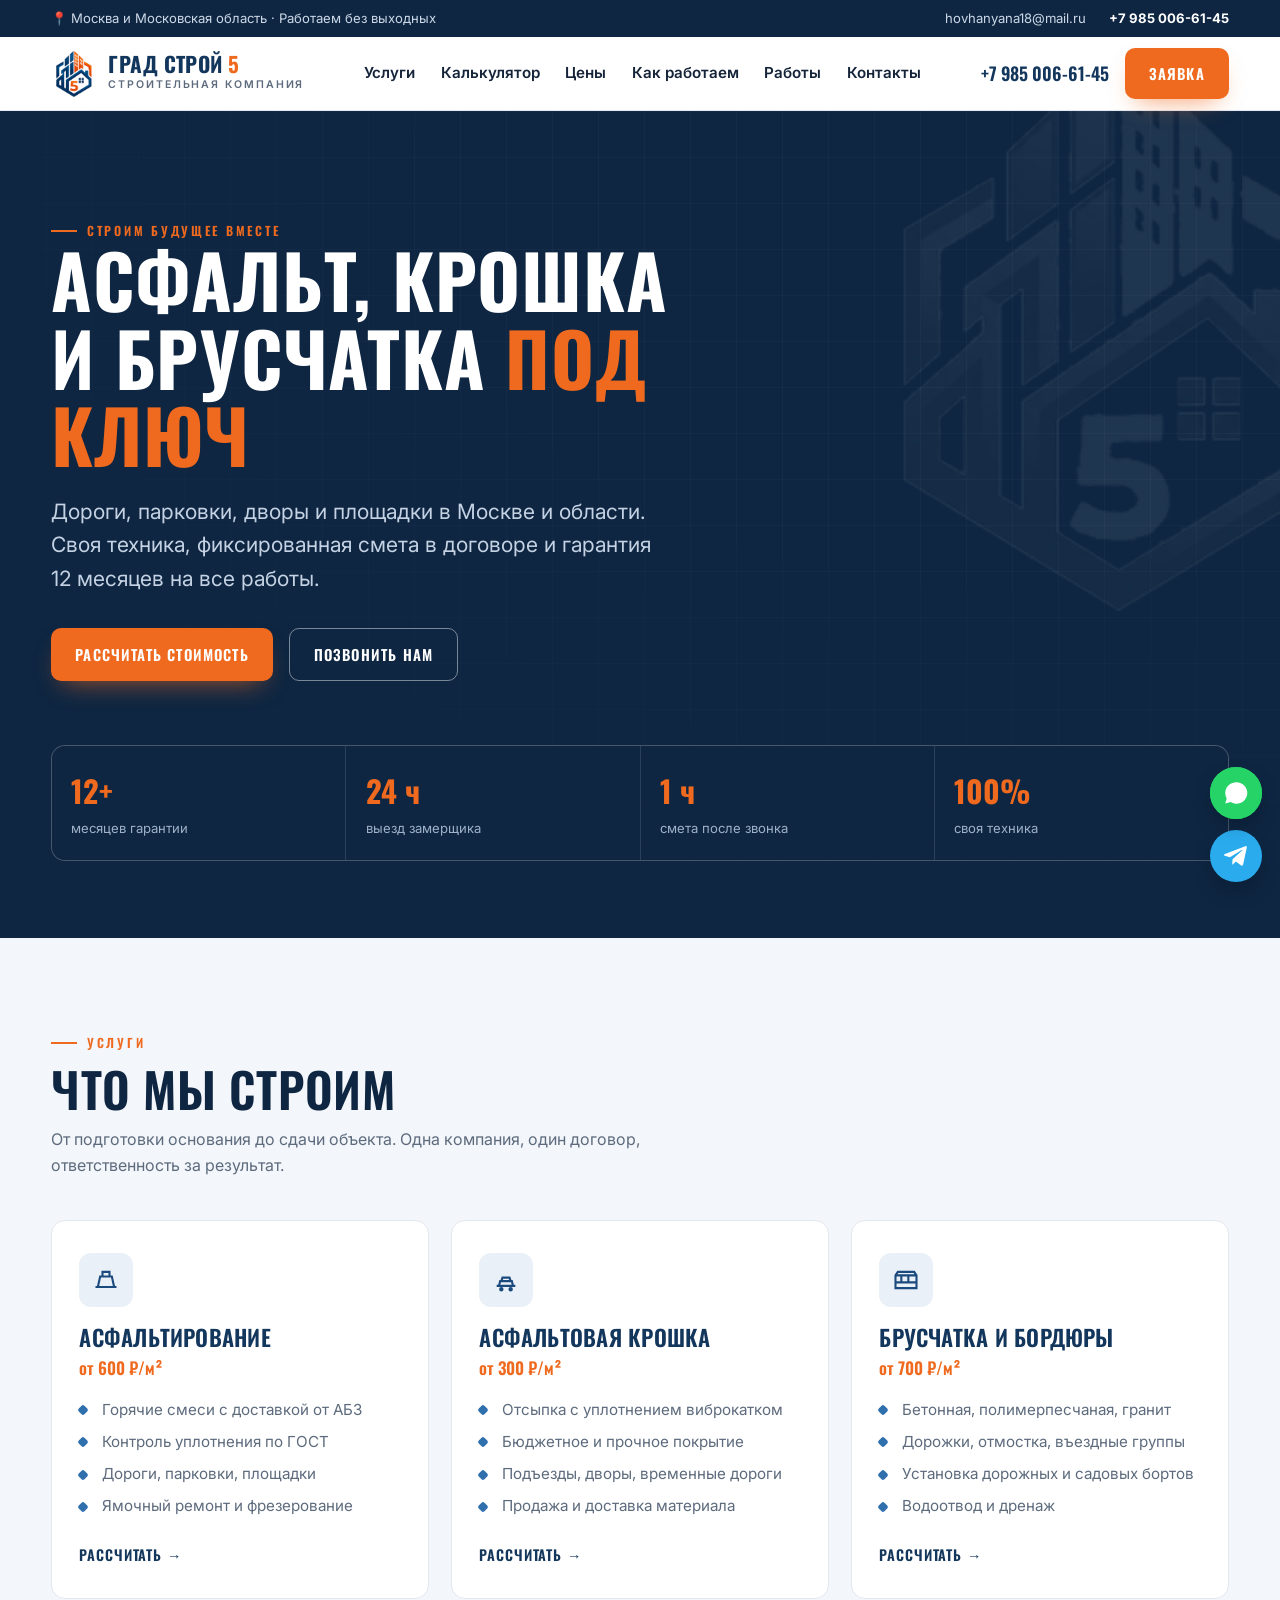
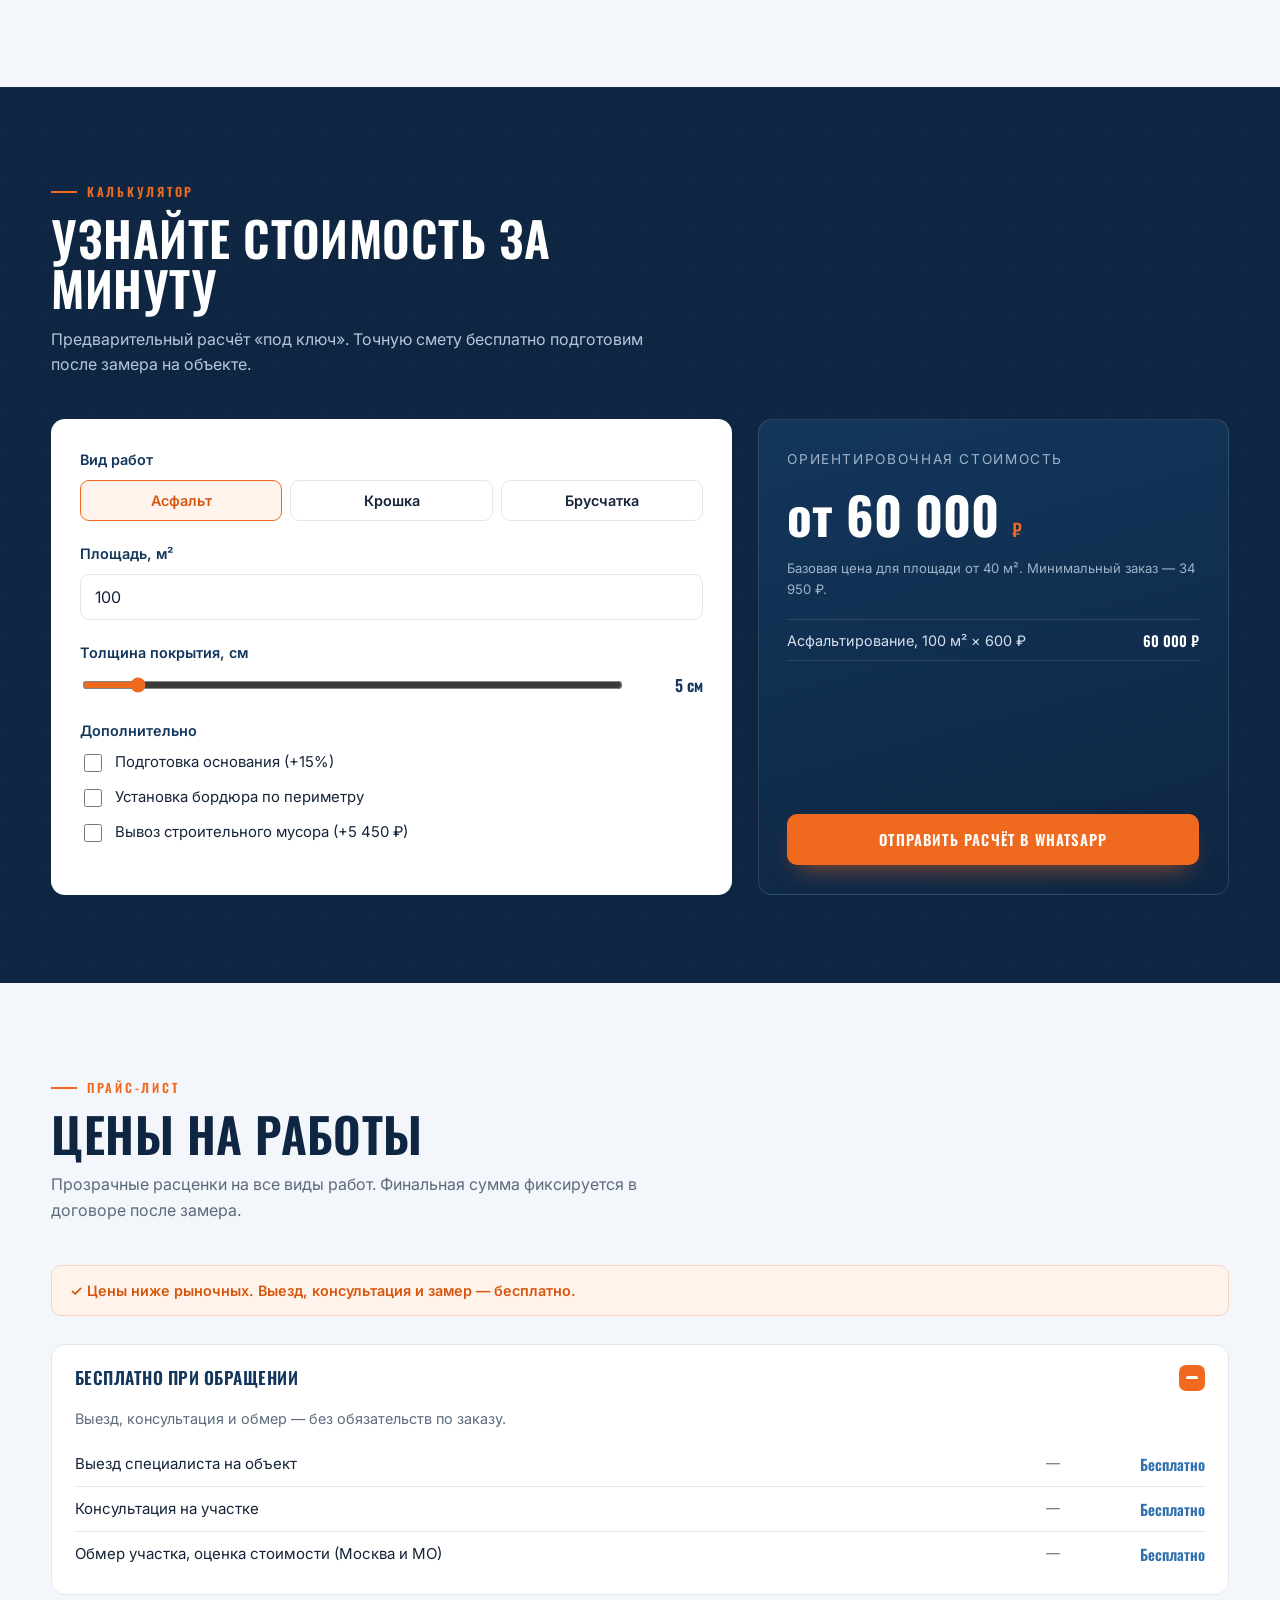
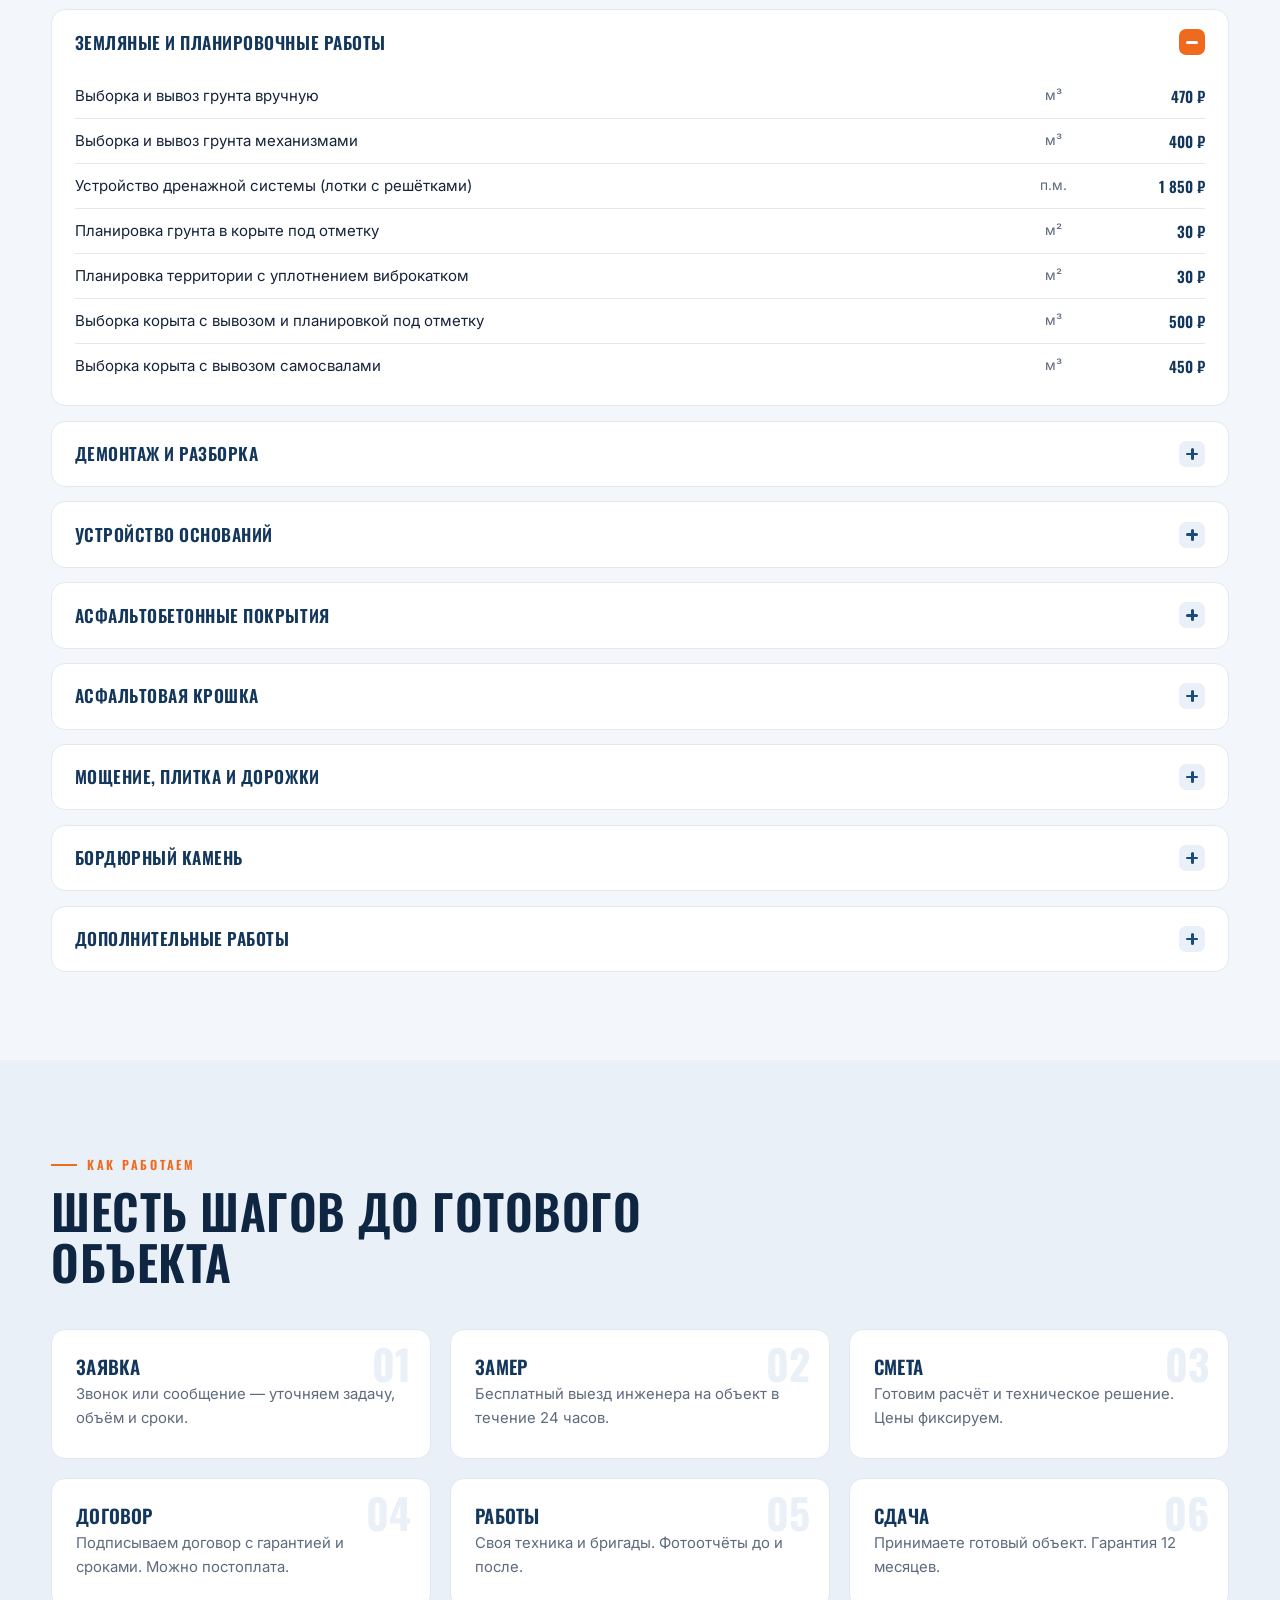
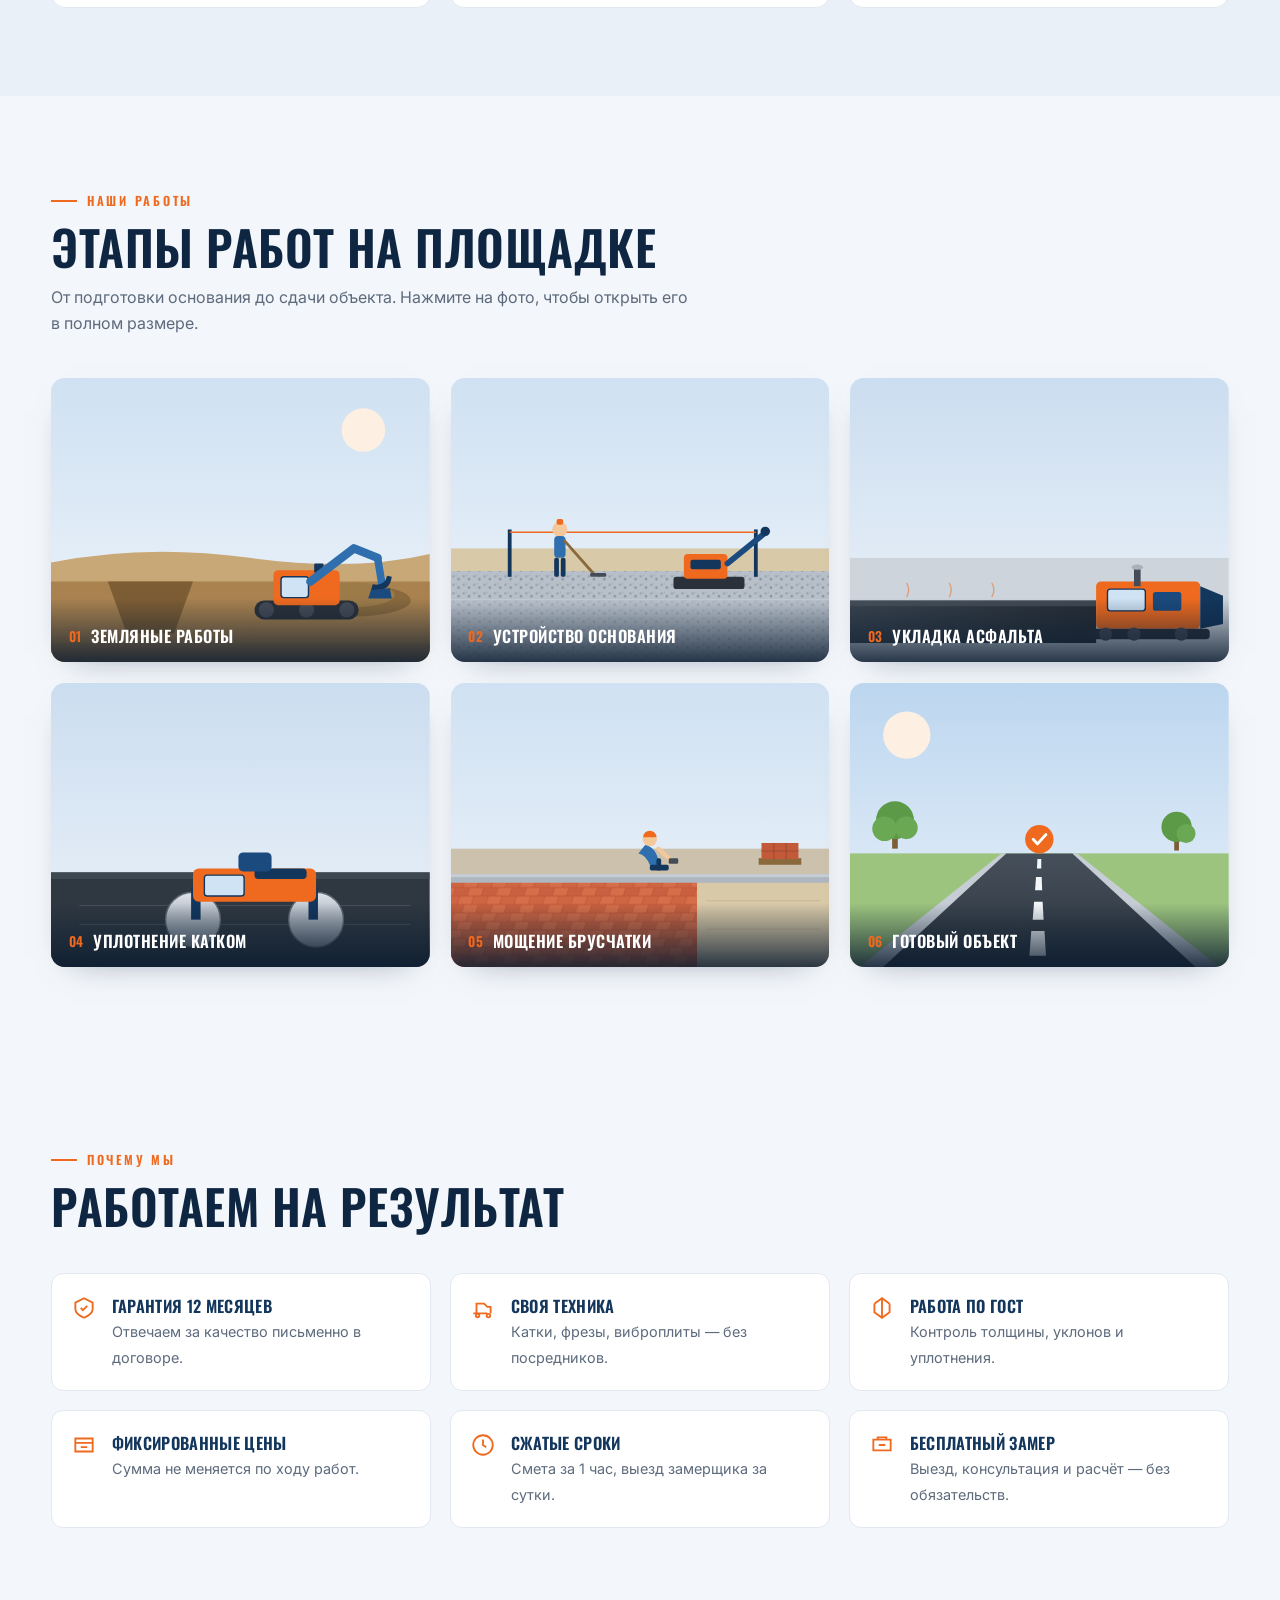
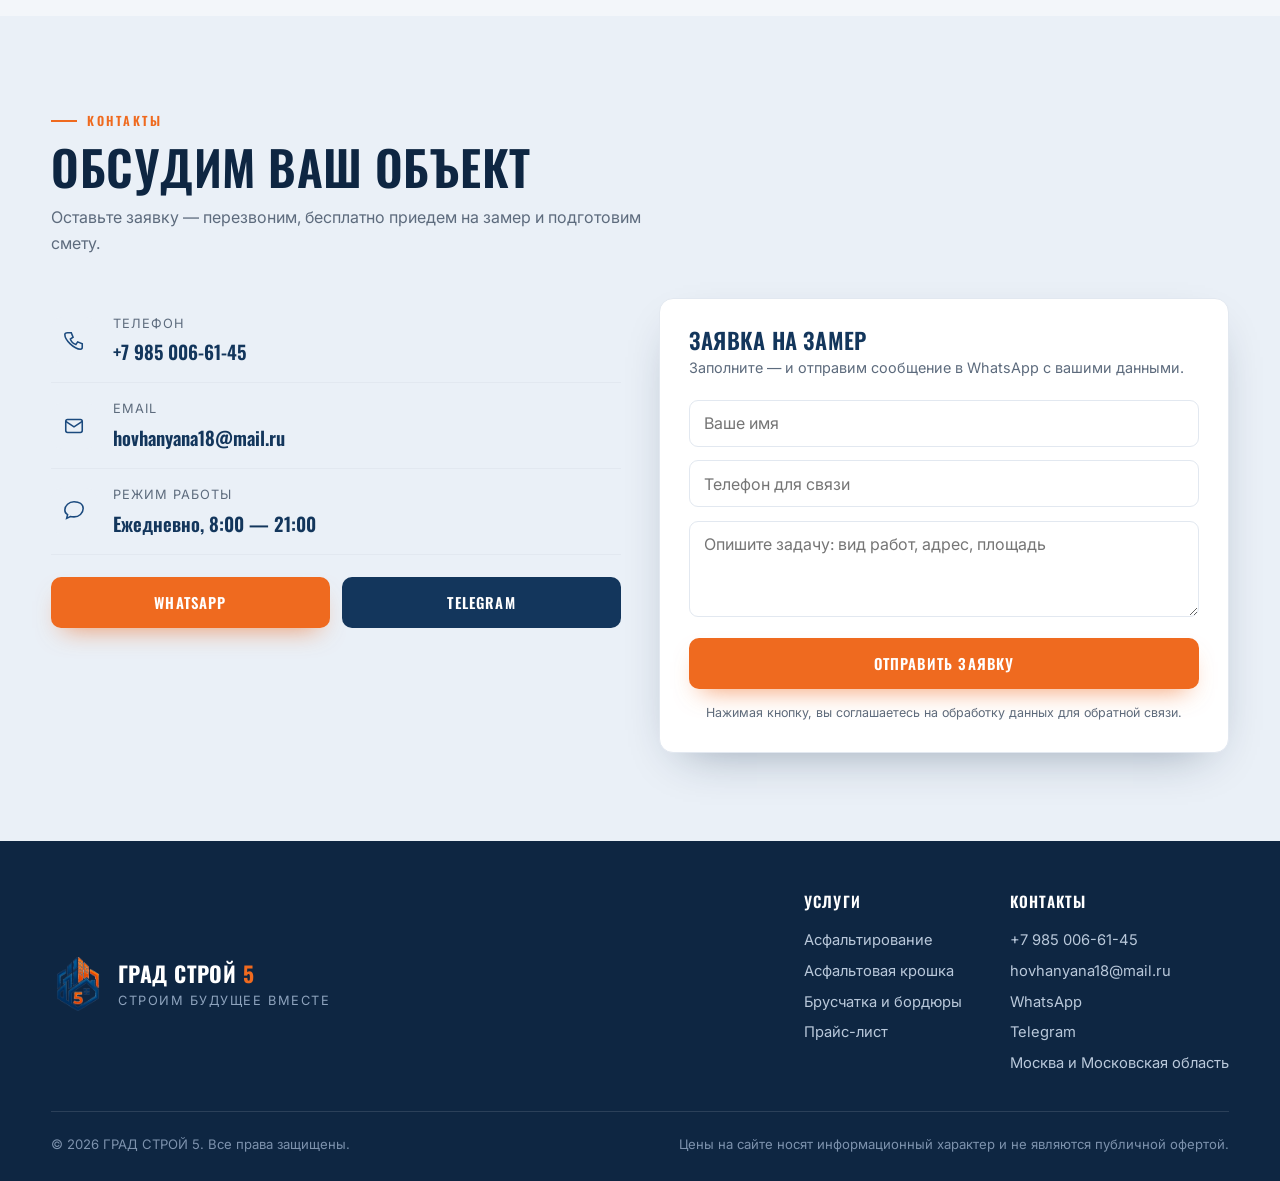
==== commit ab43bd25: "Add files via upload" ====
--- a/index_standalone.html
+++ b/index_standalone.html
@@ -251,8 +251,39 @@
 .float .tg{background:#2aabee}
 .float a svg{width:26px;height:26px;fill:#fff}
 
+
+/* ============ GALLERY + LIGHTBOX ============ */
+#gallery .gallery-grid{display:grid;grid-template-columns:repeat(3,1fr);gap:1.3rem}
+.shot{position:relative;display:block;width:100%;margin:0;padding:0;border:0;cursor:pointer;border-radius:var(--radius);overflow:hidden;background:var(--surface-2);aspect-ratio:4/3;font-family:inherit;box-shadow:0 12px 32px -22px rgba(14,38,66,.55)}
+.shot .photo{width:100%;height:100%;display:block;object-fit:cover;transition:transform .55s cubic-bezier(.22,.61,.36,1)}
+.shot:hover .photo{transform:scale(1.07)}
+.shot .cap{position:absolute;left:0;right:0;bottom:0;padding:1.6rem 1.1rem .9rem;background:linear-gradient(transparent,rgba(11,28,48,.85));color:#fff;font-family:"Oswald",sans-serif;font-weight:600;text-transform:uppercase;letter-spacing:.03em;font-size:1.02rem;display:flex;align-items:center;gap:.6rem;text-align:left}
+.shot .cap .cn{color:var(--orange);font-size:.84rem;flex:none}
+.shot .zoom{position:absolute;top:.85rem;right:.85rem;z-index:2;width:38px;height:38px;border-radius:10px;background:rgba(255,255,255,.94);display:grid;place-items:center;opacity:0;transform:scale(.7) translateY(-4px);transition:opacity .25s ease,transform .25s ease}
+.shot:hover .zoom,.shot:focus-visible .zoom{opacity:1;transform:none}
+.shot .zoom svg{width:18px;height:18px;stroke:var(--navy-800);fill:none}
+.shot:focus-visible{outline:3px solid var(--orange);outline-offset:3px}
+
+.lb{position:fixed;inset:0;z-index:130;background:rgba(8,18,30,.93);display:none;align-items:center;justify-content:center;padding:5vh 5vw;opacity:0;transition:opacity .28s ease}
+.lb.open{display:flex}
+.lb.in{opacity:1}
+.lb-stage{max-width:1020px;width:100%}
+.lb-frame{border-radius:14px;overflow:hidden;border:1px solid rgba(255,255,255,.14);box-shadow:0 40px 90px -30px rgba(0,0,0,.7);background:#0e2236;transform:scale(.95);transition:transform .32s cubic-bezier(.22,.61,.36,1)}
+.lb.in .lb-frame{transform:none}
+.lb-frame .photo{width:100%;height:auto;display:block}
+.lb-cap{display:flex;justify-content:space-between;align-items:center;gap:1rem;color:#fff;font-family:"Oswald",sans-serif;font-weight:600;text-transform:uppercase;letter-spacing:.04em;margin-top:1rem;font-size:1.1rem}
+.lb-cap #lbCounter{color:#9fb2c9;font-size:.95rem;flex:none}
+.lb-close,.lb-nav{position:fixed;border:0;background:rgba(255,255,255,.12);color:#fff;cursor:pointer;border-radius:50%;display:grid;place-items:center;transition:background .2s ease,transform .2s ease;z-index:2}
+.lb-close:hover{background:rgba(255,255,255,.26);transform:scale(1.07)}
+.lb-close{top:20px;right:24px;width:48px;height:48px;font-size:1.8rem;line-height:1}
+.lb-nav{top:50%;transform:translateY(-50%);width:54px;height:54px;font-size:2rem;line-height:1}
+.lb-nav:hover{background:rgba(255,255,255,.26);transform:translateY(-50%) scale(1.07)}
+.lb-prev{left:18px}.lb-next{right:18px}
+body.lb-lock{overflow:hidden}
+
 @media (max-width:980px){
   .services,.steps,.adv{grid-template-columns:1fr 1fr}
+  #gallery .gallery-grid{grid-template-columns:1fr 1fr}
   .calc{grid-template-columns:1fr}
   .contact{grid-template-columns:1fr}
 }
@@ -267,6 +298,9 @@
   nav.main.open{display:flex;position:absolute;top:100%;left:0;right:0;background:#fff;flex-direction:column;align-items:flex-start;gap:0;padding:.5rem 6vw 1rem;border-bottom:1px solid var(--line);box-shadow:var(--shadow)}
   nav.main.open a{padding:.85rem 0;width:100%;border-bottom:1px solid var(--line)}
   .services,.steps,.adv,.stats{grid-template-columns:1fr}
+  #gallery .gallery-grid{grid-template-columns:1fr}
+  .lb-nav{width:44px;height:44px;font-size:1.6rem}
+  .lb-close{width:42px;height:42px;top:12px;right:14px}
   .stats .st{display:flex;align-items:baseline;gap:.8rem}
   .stats .st .v{font-size:1.5rem}
 }
@@ -380,6 +414,7 @@
       <a href="#calculator">Калькулятор</a>
       <a href="#prices">Цены</a>
       <a href="#process">Как работаем</a>
+      <a href="#gallery">Работы</a>
       <a href="#contacts">Контакты</a>
     </nav>
     <div class="head-cta">
@@ -552,6 +587,217 @@
   </div>
 </section>
 
+  <!-- gallery -->
+  <section id="gallery">
+    <div class="wrap">
+      <div class="sec-head">
+        <span class="eyebrow">Наши работы</span>
+        <h2>Этапы работ на площадке</h2>
+        <p>От подготовки основания до сдачи объекта. Нажмите на фото, чтобы открыть его в полном размере.</p>
+      </div>
+      <div class="gallery-grid">
+      <button class="shot" type="button" data-title="Земляные работы" aria-label="Открыть фото: Земляные работы">
+        <span class="zoom"><svg viewBox="0 0 24 24" stroke-width="2" stroke-linecap="round" stroke-linejoin="round"><circle cx="11" cy="11" r="7"/><path d="M21 21l-4.3-4.3M11 8v6M8 11h6"/></svg></span>
+        <svg class="photo" viewBox="0 0 800 600" xmlns="http://www.w3.org/2000/svg" role="img" aria-label="Земляные работы — экскаватор на площадке">
+  <defs><linearGradient id="sky1" x1="0" y1="0" x2="0" y2="1"><stop offset="0" stop-color="#cfe1f2"/><stop offset="1" stop-color="#eef4fa"/></linearGradient></defs>
+  <rect width="800" height="600" fill="url(#sky1)"/>
+  <circle cx="660" cy="110" r="46" fill="#fdf0e2"/>
+  <path d="M0 390 Q200 350 420 380 T800 372 V600 H0Z" fill="#c9a878"/>
+  <path d="M0 430 H800 V600 H0Z" fill="#a9824f"/>
+  <path d="M120 430 L300 430 L260 540 L160 540 Z" fill="#7d5d34"/>
+  <ellipse cx="640" cy="470" rx="120" ry="34" fill="#8a6a3d"/>
+  <ellipse cx="640" cy="458" rx="86" ry="26" fill="#9c7b49"/>
+  <!-- excavator -->
+  <g>
+    <rect x="430" y="470" width="220" height="40" rx="20" fill="#2a313a"/>
+    <circle cx="455" cy="490" r="16" fill="#444c57"/><circle cx="540" cy="490" r="16" fill="#444c57"/><circle cx="625" cy="490" r="16" fill="#444c57"/>
+    <rect x="470" y="406" width="140" height="74" rx="10" fill="#ef6a1f"/>
+    <rect x="486" y="420" width="58" height="44" rx="6" fill="#cfe3f5"/>
+    <rect x="486" y="420" width="58" height="44" rx="6" fill="none" stroke="#13365c" stroke-width="3"/>
+    <rect x="556" y="392" width="20" height="20" rx="3" fill="#13365c"/>
+    <!-- boom -->
+    <path d="M548 430 L640 360 L690 380" fill="none" stroke="#2f6fae" stroke-width="18" stroke-linecap="round" stroke-linejoin="round"/>
+    <path d="M690 380 L700 440" fill="none" stroke="#2f6fae" stroke-width="16" stroke-linecap="round"/>
+    <path d="M676 448 q40 6 44 -28 l-10 -2 q-4 22 -30 18 z" fill="#13365c"/>
+    <path d="M676 448 l-6 18 l50 0 l-4 -22 z" fill="#1b4a7e"/>
+  </g>
+  <rect x="0" y="560" width="800" height="40" fill="#13365c" opacity="0.06"/>
+</svg>
+        <span class="cap"><span class="cn">01</span>Земляные работы</span>
+      </button>
+      <button class="shot" type="button" data-title="Устройство основания" aria-label="Открыть фото: Устройство основания">
+        <span class="zoom"><svg viewBox="0 0 24 24" stroke-width="2" stroke-linecap="round" stroke-linejoin="round"><circle cx="11" cy="11" r="7"/><path d="M21 21l-4.3-4.3M11 8v6M8 11h6"/></svg></span>
+        <svg class="photo" viewBox="0 0 800 600" xmlns="http://www.w3.org/2000/svg" role="img" aria-label="Устройство основания — отсыпка и уплотнение">
+  <defs>
+    <linearGradient id="sky2" x1="0" y1="0" x2="0" y2="1"><stop offset="0" stop-color="#cfe1f2"/><stop offset="1" stop-color="#eef4fa"/></linearGradient>
+    <pattern id="gravel2" width="22" height="18" patternUnits="userSpaceOnUse"><rect width="22" height="18" fill="#b7bfc9"/><circle cx="5" cy="5" r="2.4" fill="#969fab"/><circle cx="16" cy="11" r="2.8" fill="#8b95a2"/><circle cx="11" cy="3" r="1.8" fill="#a7b0bb"/></pattern>
+  </defs>
+  <rect width="800" height="600" fill="url(#sky2)"/>
+  <rect x="0" y="360" width="800" height="60" fill="#d8c9a8"/>
+  <rect x="0" y="408" width="800" height="60" fill="url(#gravel2)"/>
+  <rect x="0" y="468" width="800" height="132" fill="#c2cad4"/>
+  <rect x="0" y="468" width="800" height="132" fill="url(#gravel2)" opacity="0.5"/>
+  <!-- string line -->
+  <rect x="120" y="320" width="8" height="100" fill="#13365c"/>
+  <rect x="640" y="320" width="8" height="100" fill="#13365c"/>
+  <line x1="124" y1="326" x2="644" y2="326" stroke="#ef6a1f" stroke-width="3"/>
+  <!-- plate compactor -->
+  <g>
+    <rect x="470" y="420" width="150" height="26" rx="6" fill="#2a313a"/>
+    <rect x="492" y="372" width="92" height="52" rx="8" fill="#ef6a1f"/>
+    <rect x="506" y="384" width="64" height="20" rx="4" fill="#13365c"/>
+    <path d="M584 392 L660 330" stroke="#1b4a7e" stroke-width="12" stroke-linecap="round"/>
+    <circle cx="664" cy="324" r="10" fill="#13365c"/>
+  </g>
+  <!-- worker with rake -->
+  <g transform="translate(230,320)">
+    <circle cx="0" cy="0" r="16" fill="#f4c89b"/><rect x="-7" y="-22" width="14" height="12" rx="4" fill="#ef6a1f"/>
+    <rect x="-12" y="14" width="24" height="46" rx="8" fill="#2f6fae"/>
+    <rect x="-12" y="60" width="10" height="40" rx="4" fill="#13365c"/><rect x="2" y="60" width="10" height="40" rx="4" fill="#13365c"/>
+    <line x1="10" y1="24" x2="70" y2="92" stroke="#8a6a3d" stroke-width="6" stroke-linecap="round"/>
+    <rect x="64" y="92" width="34" height="8" rx="3" fill="#444c57"/>
+  </g>
+</svg>
+        <span class="cap"><span class="cn">02</span>Устройство основания</span>
+      </button>
+      <button class="shot" type="button" data-title="Укладка асфальта" aria-label="Открыть фото: Укладка асфальта">
+        <span class="zoom"><svg viewBox="0 0 24 24" stroke-width="2" stroke-linecap="round" stroke-linejoin="round"><circle cx="11" cy="11" r="7"/><path d="M21 21l-4.3-4.3M11 8v6M8 11h6"/></svg></span>
+        <svg class="photo" viewBox="0 0 800 600" xmlns="http://www.w3.org/2000/svg" role="img" aria-label="Укладка асфальта — асфальтоукладчик">
+  <defs><linearGradient id="sky3" x1="0" y1="0" x2="0" y2="1"><stop offset="0" stop-color="#cbddf0"/><stop offset="1" stop-color="#edf3f9"/></linearGradient>
+  <linearGradient id="asph3" x1="0" y1="0" x2="1" y2="0"><stop offset="0" stop-color="#3a444f"/><stop offset="1" stop-color="#262d35"/></linearGradient></defs>
+  <rect width="800" height="600" fill="url(#sky3)"/>
+  <rect x="0" y="380" width="800" height="220" fill="#cdd4dc"/>
+  <!-- fresh asphalt strip -->
+  <path d="M0 470 L520 470 L520 560 L0 560 Z" fill="url(#asph3)"/>
+  <path d="M0 470 L520 470 L520 482 L0 482 Z" fill="#4a545f" opacity="0.7"/>
+  <!-- heat lines -->
+  <g stroke="#ef6a1f" stroke-width="3" opacity="0.5" fill="none" stroke-linecap="round">
+    <path d="M120 462 q8 -14 0 -28"/><path d="M210 462 q8 -14 0 -28"/><path d="M300 462 q8 -14 0 -28"/>
+  </g>
+  <!-- paver machine -->
+  <g>
+    <rect x="520" y="430" width="220" height="100" rx="10" fill="#ef6a1f"/>
+    <path d="M740 440 L788 460 L788 520 L740 530 Z" fill="#13365c"/>
+    <rect x="544" y="446" width="80" height="46" rx="6" fill="#cfe3f5"/>
+    <rect x="544" y="446" width="80" height="46" rx="6" fill="none" stroke="#13365c" stroke-width="3"/>
+    <rect x="640" y="452" width="60" height="40" rx="6" fill="#1b4a7e"/>
+    <rect x="500" y="530" width="260" height="22" rx="8" fill="#2a313a"/>
+    <circle cx="540" cy="541" r="14" fill="#444c57"/><circle cx="600" cy="541" r="14" fill="#444c57"/><circle cx="700" cy="541" r="14" fill="#444c57"/>
+    <rect x="600" y="404" width="14" height="36" fill="#444c57"/><ellipse cx="607" cy="400" rx="12" ry="6" fill="#9aa3ad" opacity="0.7"/>
+  </g>
+</svg>
+        <span class="cap"><span class="cn">03</span>Укладка асфальта</span>
+      </button>
+      <button class="shot" type="button" data-title="Уплотнение катком" aria-label="Открыть фото: Уплотнение катком">
+        <span class="zoom"><svg viewBox="0 0 24 24" stroke-width="2" stroke-linecap="round" stroke-linejoin="round"><circle cx="11" cy="11" r="7"/><path d="M21 21l-4.3-4.3M11 8v6M8 11h6"/></svg></span>
+        <svg class="photo" viewBox="0 0 800 600" xmlns="http://www.w3.org/2000/svg" role="img" aria-label="Уплотнение асфальта дорожным катком">
+  <defs><linearGradient id="sky4" x1="0" y1="0" x2="0" y2="1"><stop offset="0" stop-color="#cbddf0"/><stop offset="1" stop-color="#edf3f9"/></linearGradient>
+  <linearGradient id="drum4" x1="0" y1="0" x2="0" y2="1"><stop offset="0" stop-color="#dfe4ea"/><stop offset="0.5" stop-color="#aab2bc"/><stop offset="1" stop-color="#7e8893"/></linearGradient></defs>
+  <rect width="800" height="600" fill="url(#sky4)"/>
+  <rect x="0" y="400" width="800" height="200" fill="#2f3841"/>
+  <rect x="0" y="400" width="800" height="14" fill="#454f59" opacity="0.7"/>
+  <!-- shine -->
+  <path d="M60 470 L760 470" stroke="#5b6671" stroke-width="2" opacity="0.6"/>
+  <path d="M60 510 L760 510" stroke="#5b6671" stroke-width="2" opacity="0.6"/>
+  <!-- tandem roller -->
+  <g>
+    <ellipse cx="300" cy="500" rx="58" ry="58" fill="url(#drum4)"/>
+    <ellipse cx="300" cy="500" rx="58" ry="58" fill="none" stroke="#5e6873" stroke-width="3"/>
+    <ellipse cx="560" cy="500" rx="58" ry="58" fill="url(#drum4)"/>
+    <ellipse cx="560" cy="500" rx="58" ry="58" fill="none" stroke="#5e6873" stroke-width="3"/>
+    <rect x="296" y="430" width="20" height="70" fill="#13365c"/>
+    <rect x="544" y="430" width="20" height="70" fill="#13365c"/>
+    <rect x="300" y="392" width="260" height="70" rx="12" fill="#ef6a1f"/>
+    <rect x="324" y="406" width="84" height="44" rx="6" fill="#cfe3f5"/>
+    <rect x="324" y="406" width="84" height="44" rx="6" fill="none" stroke="#13365c" stroke-width="3"/>
+    <rect x="430" y="392" width="110" height="22" rx="8" fill="#13365c"/>
+    <rect x="396" y="358" width="70" height="40" rx="10" fill="#1b4a7e"/>
+  </g>
+</svg>
+        <span class="cap"><span class="cn">04</span>Уплотнение катком</span>
+      </button>
+      <button class="shot" type="button" data-title="Мощение брусчатки" aria-label="Открыть фото: Мощение брусчатки">
+        <span class="zoom"><svg viewBox="0 0 24 24" stroke-width="2" stroke-linecap="round" stroke-linejoin="round"><circle cx="11" cy="11" r="7"/><path d="M21 21l-4.3-4.3M11 8v6M8 11h6"/></svg></span>
+        <svg class="photo" viewBox="0 0 800 600" xmlns="http://www.w3.org/2000/svg" role="img" aria-label="Мощение брусчатки">
+  <defs>
+    <linearGradient id="sky5" x1="0" y1="0" x2="0" y2="1"><stop offset="0" stop-color="#cfe1f2"/><stop offset="1" stop-color="#eef4fa"/></linearGradient>
+    <pattern id="brick5" width="60" height="36" patternUnits="userSpaceOnUse" patternTransform="skewX(-18)">
+      <rect width="60" height="36" fill="#c25a3a"/>
+      <rect x="1" y="1" width="28" height="16" rx="2" fill="#d76e4a"/>
+      <rect x="31" y="1" width="28" height="16" rx="2" fill="#c9603f"/>
+      <rect x="16" y="19" width="28" height="16" rx="2" fill="#cf6543"/>
+      <rect x="-14" y="19" width="28" height="16" rx="2" fill="#d76e4a"/>
+      <rect x="46" y="19" width="28" height="16" rx="2" fill="#d76e4a"/>
+    </pattern>
+  </defs>
+  <rect width="800" height="600" fill="url(#sky5)"/>
+  <rect x="0" y="350" width="800" height="250" fill="#cbc1ad"/>
+  <!-- laid pavers area -->
+  <path d="M0 420 L520 420 L520 600 L0 600 Z" fill="url(#brick5)"/>
+  <!-- sand bed exposed -->
+  <path d="M520 420 L800 420 L800 600 L520 600 Z" fill="#d8c9a8"/>
+  <g stroke="#c7b791" stroke-width="2"><line x1="540" y1="460" x2="780" y2="460"/><line x1="540" y1="520" x2="780" y2="520"/></g>
+  <!-- curb -->
+  <rect x="0" y="404" width="800" height="18" fill="#aeb6bf"/>
+  <rect x="0" y="404" width="800" height="6" fill="#c6cdd5"/>
+  <!-- pallet of pavers -->
+  <g transform="translate(650,330)"><rect x="0" y="40" width="90" height="14" fill="#8a6a3d"/><rect x="6" y="8" width="78" height="34" fill="#c25a3a"/><g stroke="#9c4a30" stroke-width="2"><line x1="32" y1="8" x2="32" y2="42"/><line x1="58" y1="8" x2="58" y2="42"/><line x1="6" y1="25" x2="84" y2="25"/></g></g>
+  <!-- kneeling worker -->
+  <g transform="translate(420,330)">
+    <circle cx="0" cy="0" r="15" fill="#f4c89b"/><path d="M-14 -4 a14 14 0 0 1 28 0 z" fill="#ef6a1f"/>
+    <path d="M-10 12 q24 4 30 40 l-18 6 q-10 -26 -26 -28 z" fill="#2f6fae"/>
+    <rect x="0" y="54" width="40" height="12" rx="4" fill="#13365c"/>
+    <rect x="14" y="40" width="10" height="26" rx="4" fill="#13365c"/>
+    <line x1="18" y1="20" x2="44" y2="44" stroke="#f4c89b" stroke-width="9" stroke-linecap="round"/>
+    <rect x="40" y="40" width="20" height="12" rx="3" fill="#444c57"/>
+  </g>
+</svg>
+        <span class="cap"><span class="cn">05</span>Мощение брусчатки</span>
+      </button>
+      <button class="shot" type="button" data-title="Готовый объект" aria-label="Открыть фото: Готовый объект">
+        <span class="zoom"><svg viewBox="0 0 24 24" stroke-width="2" stroke-linecap="round" stroke-linejoin="round"><circle cx="11" cy="11" r="7"/><path d="M21 21l-4.3-4.3M11 8v6M8 11h6"/></svg></span>
+        <svg class="photo" viewBox="0 0 800 600" xmlns="http://www.w3.org/2000/svg" role="img" aria-label="Готовое покрытие — сданный объект">
+  <defs><linearGradient id="sky6" x1="0" y1="0" x2="0" y2="1"><stop offset="0" stop-color="#bcd6ef"/><stop offset="1" stop-color="#eaf2fa"/></linearGradient>
+  <linearGradient id="road6" x1="0" y1="0" x2="0" y2="1"><stop offset="0" stop-color="#46505b"/><stop offset="1" stop-color="#2b333c"/></linearGradient></defs>
+  <rect width="800" height="600" fill="url(#sky6)"/>
+  <circle cx="120" cy="110" r="50" fill="#fdf0e2"/>
+  <!-- green sides -->
+  <rect x="0" y="360" width="800" height="240" fill="#9cc47e"/>
+  <!-- road perspective -->
+  <path d="M330 360 L470 360 L760 600 L40 600 Z" fill="url(#road6)"/>
+  <!-- curbs -->
+  <path d="M330 360 L320 360 L20 600 L70 600 Z" fill="#c6cdd5"/>
+  <path d="M470 360 L480 360 L780 600 L730 600 Z" fill="#c6cdd5"/>
+  <!-- center dashed line -->
+  <g fill="#f4f7fa">
+    <polygon points="396,372 404,372 404,392 395,392"/>
+    <polygon points="393,410 405,410 406,438 391,438"/>
+    <polygon points="389,462 407,462 409,500 386,500"/>
+    <polygon points="383,524 411,524 414,576 379,576"/>
+  </g>
+  <!-- trees -->
+  <g transform="translate(95,250)"><rect x="-6" y="60" width="12" height="40" fill="#7d5d34"/><circle cx="0" cy="40" r="40" fill="#5c9a47"/><circle cx="-22" cy="58" r="26" fill="#6aa854"/><circle cx="24" cy="56" r="24" fill="#6aa854"/></g>
+  <g transform="translate(690,270)"><rect x="-5" y="50" width="10" height="34" fill="#7d5d34"/><circle cx="0" cy="34" r="32" fill="#5c9a47"/><circle cx="20" cy="48" r="20" fill="#6aa854"/></g>
+  <!-- finished badge -->
+  <g transform="translate(400,330)"><circle cx="0" cy="0" r="30" fill="#ef6a1f"/><path d="M-13 0 l9 10 l18 -20" fill="none" stroke="#fff" stroke-width="6" stroke-linecap="round" stroke-linejoin="round"/></g>
+</svg>
+        <span class="cap"><span class="cn">06</span>Готовый объект</span>
+      </button>
+      </div>
+    </div>
+  </section>
+
+  <!-- lightbox -->
+  <div class="lb" id="lb" aria-hidden="true" role="dialog" aria-modal="true" aria-label="Просмотр фото">
+    <button class="lb-close" id="lbClose" aria-label="Закрыть">&times;</button>
+    <button class="lb-nav lb-prev" id="lbPrev" aria-label="Предыдущее фото">&#8249;</button>
+    <button class="lb-nav lb-next" id="lbNext" aria-label="Следующее фото">&#8250;</button>
+    <div class="lb-stage">
+      <div class="lb-frame" id="lbFrame"></div>
+      <div class="lb-cap"><span id="lbTitle"></span><span id="lbCounter"></span></div>
+    </div>
+  </div>
+
 <!-- advantages -->
 <section id="advantages">
   <div class="wrap">
@@ -678,7 +924,7 @@
 
   /* scroll reveal with stagger */
   if (!reduceMotion && 'IntersectionObserver' in window){
-    var revealSel = ['.sec-head','.svc','.step','.adv .a','.calc-form','.calc-result','.acc','.price-note','.cinfo .ch','.cform','.msg-row'];
+    var revealSel = ['.sec-head','.svc','.step','.shot','.adv .a','.calc-form','.calc-result','.acc','.price-note','.cinfo .ch','.cform','.msg-row'];
     var nodes = [];
     revealSel.forEach(function(s){ [].forEach.call(document.querySelectorAll(s), function(n){ nodes.push(n); }); });
     nodes.forEach(function(n){ n.classList.add('reveal'); });
@@ -719,6 +965,44 @@
       }, {threshold:0.4});
       co.observe(statsBox);
     } else { runCounters(); }
+  }
+
+  /* ---------- gallery lightbox ---------- */
+  var shots = [].slice.call(document.querySelectorAll('.shot'));
+  if (shots.length){
+    var byId = function(id){ return document.getElementById(id); };
+    var lb = byId('lb'), lbFrame = byId('lbFrame'), lbTitle = byId('lbTitle'), lbCounter = byId('lbCounter'), cur = 0;
+    function showShot(i){
+      cur = (i + shots.length) % shots.length;
+      var s = shots[cur];
+      lbFrame.innerHTML = s.querySelector('.photo').outerHTML;
+      lbTitle.textContent = s.getAttribute('data-title');
+      lbCounter.textContent = (cur + 1) + ' / ' + shots.length;
+    }
+    function openLb(i){
+      showShot(i);
+      lb.classList.add('open');
+      document.body.classList.add('lb-lock');
+      lb.setAttribute('aria-hidden','false');
+      requestAnimationFrame(function(){ lb.classList.add('in'); });
+    }
+    function closeLb(){
+      lb.classList.remove('in');
+      document.body.classList.remove('lb-lock');
+      lb.setAttribute('aria-hidden','true');
+      setTimeout(function(){ lb.classList.remove('open'); }, 280);
+    }
+    shots.forEach(function(s, i){ s.addEventListener('click', function(){ openLb(i); }); });
+    byId('lbClose').addEventListener('click', closeLb);
+    byId('lbPrev').addEventListener('click', function(){ showShot(cur - 1); });
+    byId('lbNext').addEventListener('click', function(){ showShot(cur + 1); });
+    lb.addEventListener('click', function(e){ if(e.target === lb) closeLb(); });
+    document.addEventListener('keydown', function(e){
+      if(!lb.classList.contains('open')) return;
+      if(e.key === 'Escape') closeLb();
+      else if(e.key === 'ArrowLeft') showShot(cur - 1);
+      else if(e.key === 'ArrowRight') showShot(cur + 1);
+    });
   }
 
   /* ---- pricing data (все цены снижены на 50 ₽) ---- */
